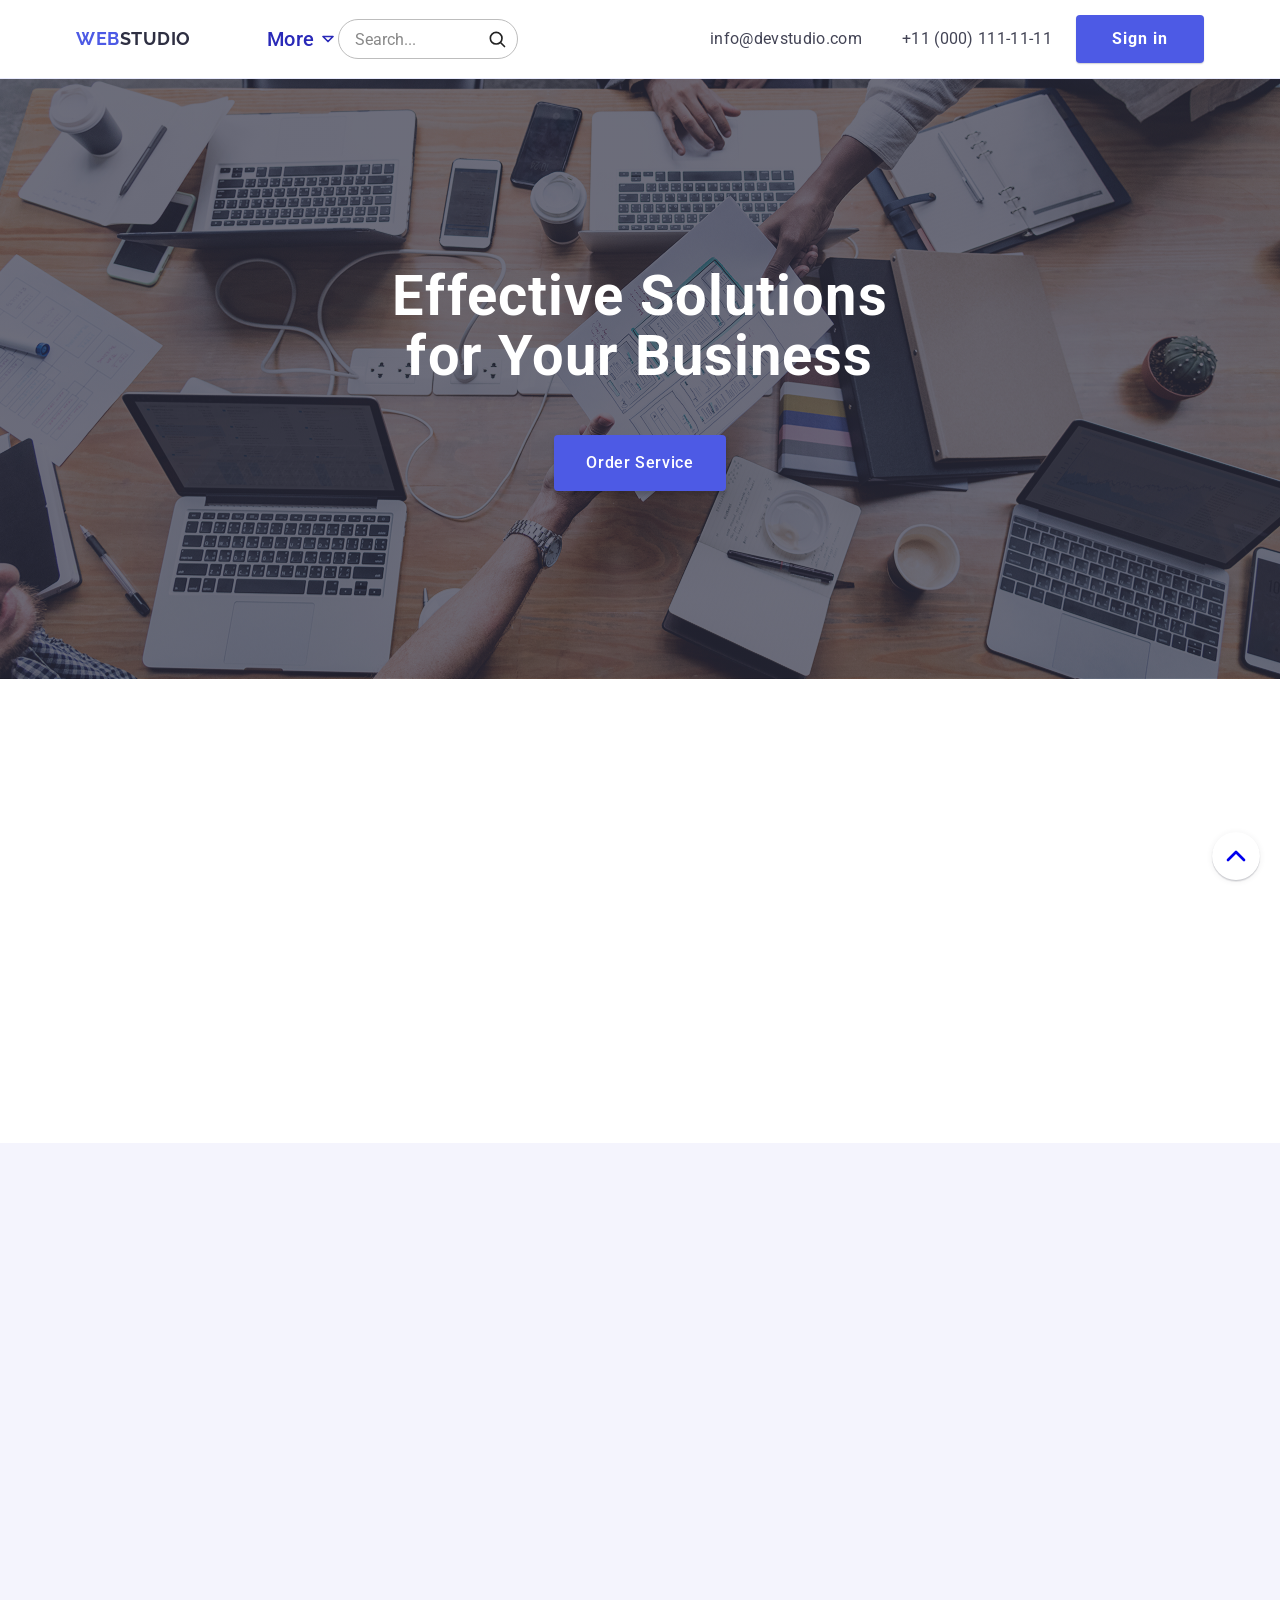
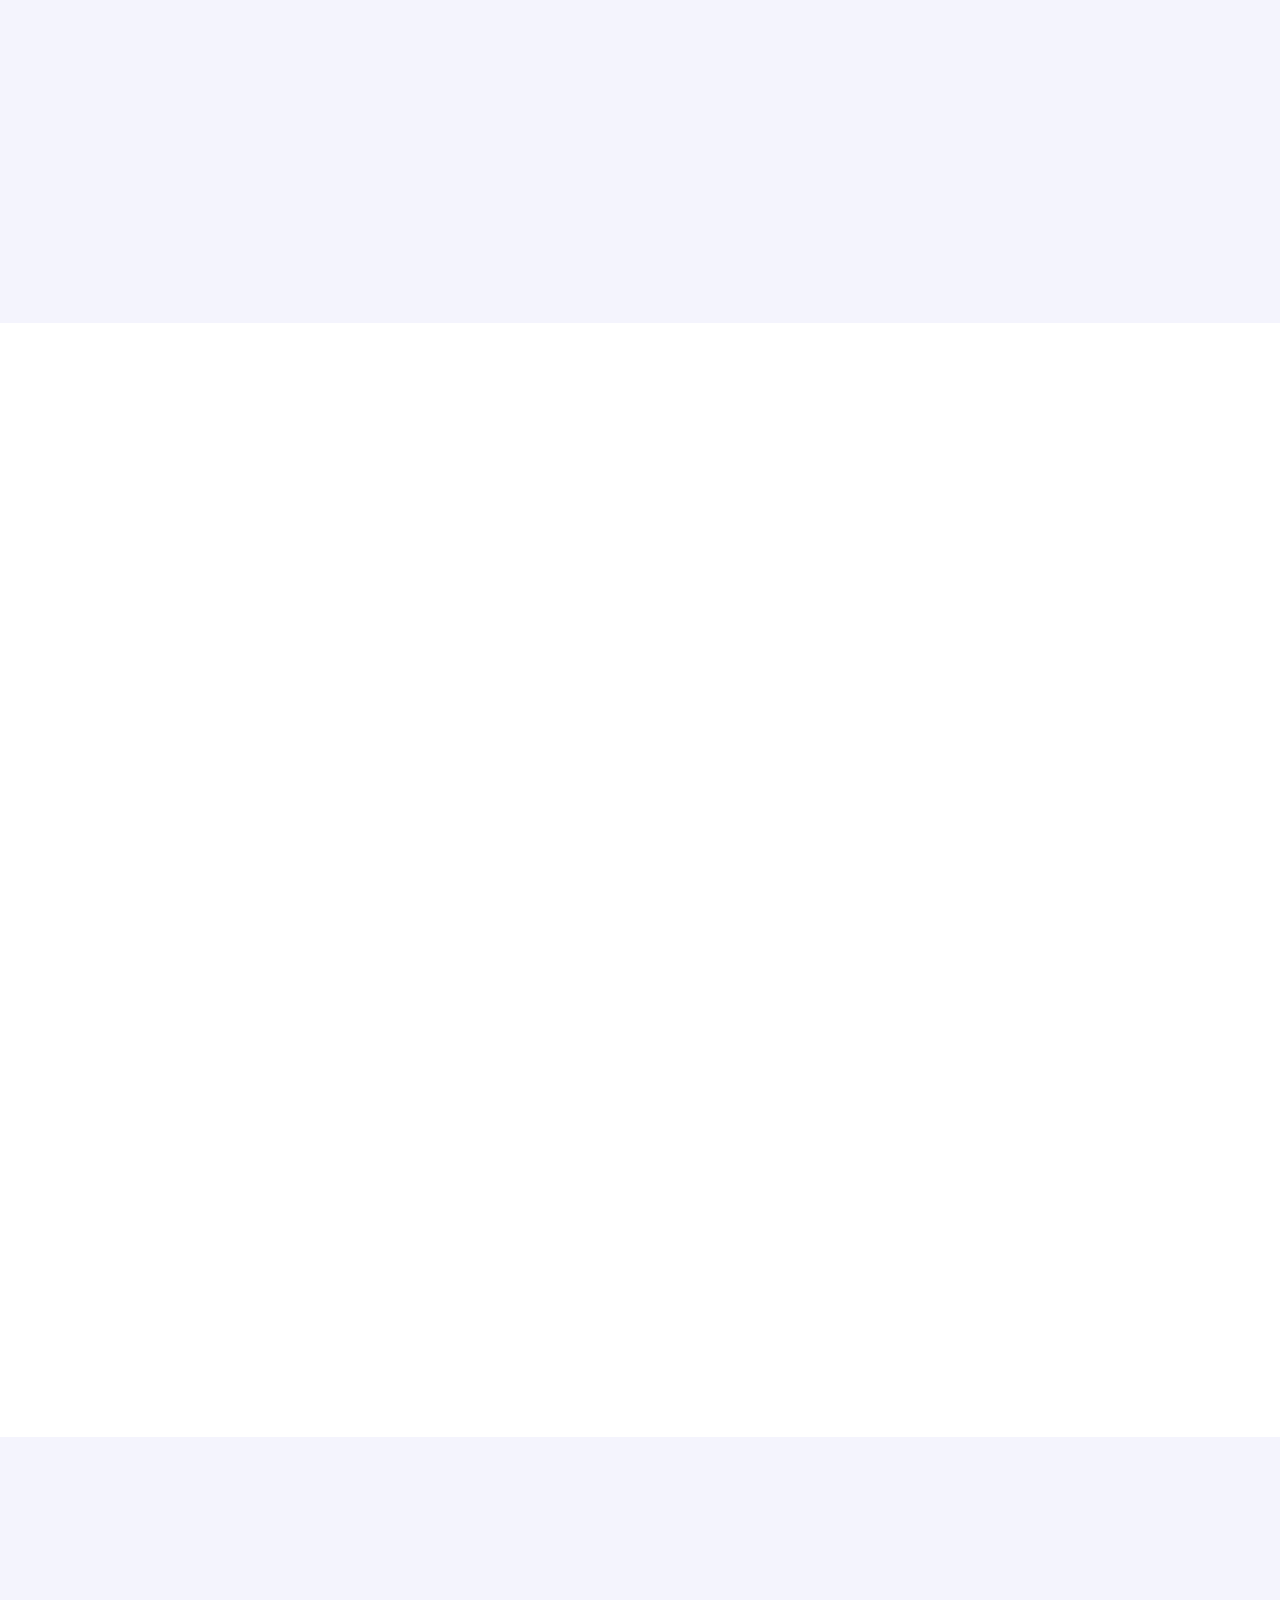
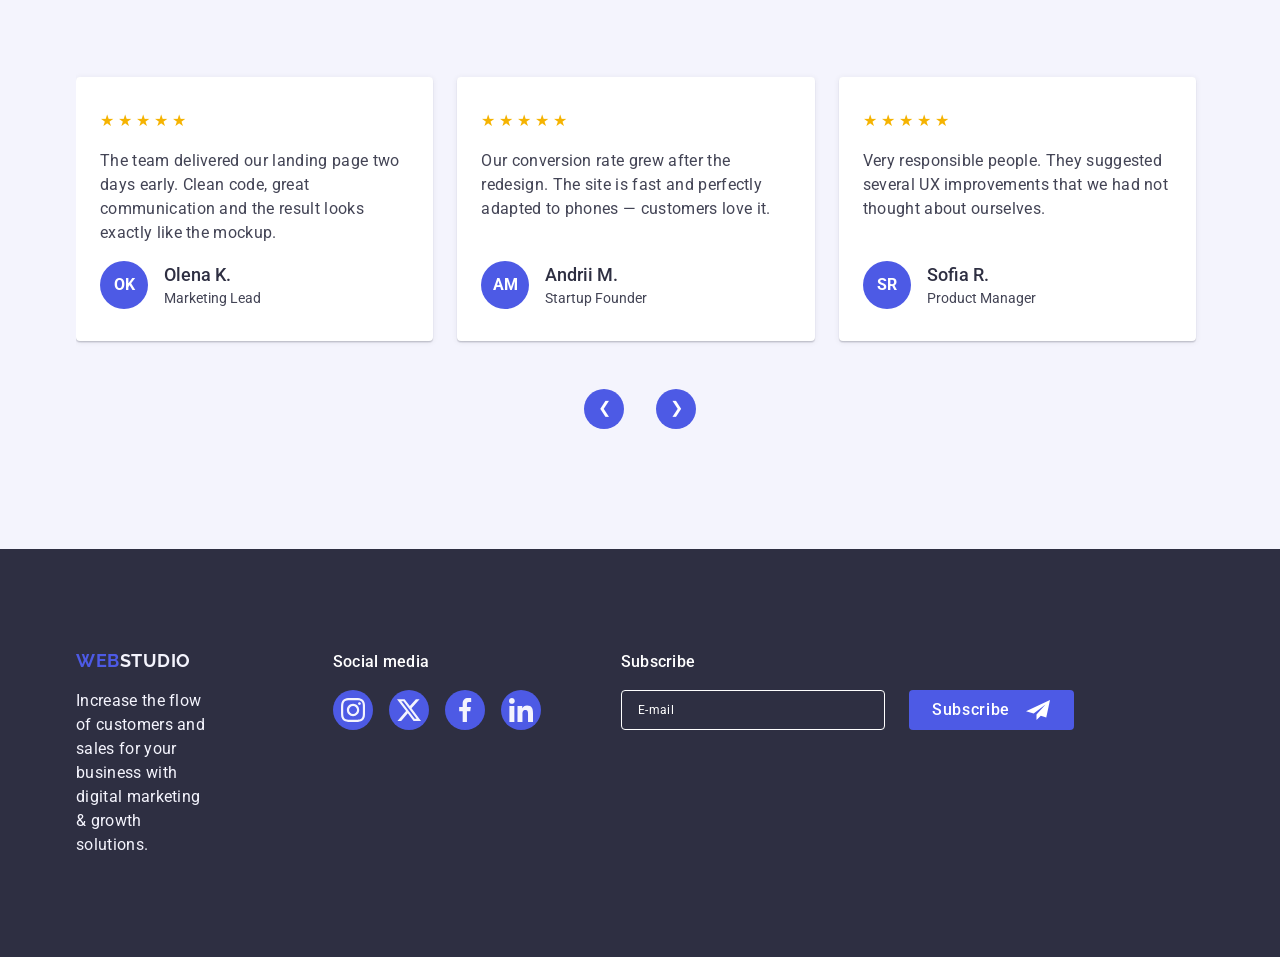
==== index.html @ 4a169dd6 "Add files via upload" ====
<!DOCTYPE html>
<html lang="en">
<head>
    <meta charset="UTF-8">
    <meta name="viewport" content="width=device-width, initial-scale=1.0" >
    <title>WebStudio</title>
    <meta name="description" content="WebStudio — effective digital solutions for your business.">
    <script>document.documentElement.classList.add("js")</script>
     <link rel="preconnect" href="https://fonts.googleapis.com">
     <link rel="preconnect" href="https://fonts.gstatic.com" crossorigin>
     <link rel="stylesheet" href="https://cdnjs.cloudflare.com/ajax/libs/modern-normalize/2.0.0/modern-normalize.min.css">
     <link href="https://fonts.googleapis.com/css2?family=Raleway:wght@700&family=Roboto:wght@400;500;700&display=swap" rel="stylesheet">
     <link rel="stylesheet" href="./css/main.css">
  </head>
<body>



<header id="header" class="page-header">
  <div class="container header-container">
    <a href="./index.html" class="logo"><span class="logo-light">Web</span>Studio</a>
<nav class="header-nav">
  <ul class="nav-list">
    <li class="nav-item has-submenu">

      <input
        type="checkbox"
        id="toggle-submenu"
        class="submenu-checkbox"
      >

      <label for="toggle-submenu" class="nav-link">
        More

        <svg
          xmlns="http://www.w3.org/2000/svg"
          viewBox="0 0 24 24"
          width="20"
          height="20"
          fill="none"
          stroke="currentColor"
          stroke-width="2"
          stroke-linecap="round"
          stroke-linejoin="round"
        >
          <polygon points="6 9 12 15 18 9"></polygon>
        </svg>
      </label>

      <ul class="submenu">
        <li>
          <a href="#features" class="submenu-link">Features</a>
        </li>
        <li>
          <a href="#team" class="submenu-link">Team</a>
        </li>
        <li>
          <a href="#portfolio" class="submenu-link">Portfolio</a>
        </li>
      </ul>

    </li>
  </ul>
</nav>
<form class="search-form">
  <input
    type="search"
    class="search-input"
    placeholder="Search..."
    aria-label="Search"
  >

  <button type="submit" class="search-btn" aria-label="Search">
    <svg
      width="20"
      height="20"
      viewBox="0 0 24 24"
      fill="none"
      stroke="currentColor"
      stroke-width="2"
      stroke-linecap="round"
      stroke-linejoin="round"
    >
      <circle cx="11" cy="11" r="7"></circle>
      <line x1="16.5" y1="16.5" x2="21" y2="21"></line>
    </svg>
  </button>
</form>

    <address class="contacts">
      <ul class="contacts-list">
        <li><a href="mailto:info@devstudio.com" class="contacts-link">info@devstudio.com</a></li>
        <li><a href="tel:+110001111111" class="contacts-link">+11 (000) 111-11-11</a></li>
      </ul>
    </address>
        <a  class="signin-btn" href="#modal">Sign in</a>
        


    

    
    <button type="button" class="menu-btn" id="menu-open" aria-label="Open menu" aria-expanded="false" aria-controls="mobile-menu">
      <svg class="menu-icon" width="24" height="24">
        <use href="./images/icons.svg#icon-Menu-Button"></use>
      </svg>
    </button>
  </div>
</header>




<main>
        <section id="hero" class="hero">
                      <div class="container hero-container">
                <h1 class="hero-title">Effective Solutions for Your Business</h1>
                <!-- <button type="button" class="hero-button">Order Service</button>   -->
                 <a class="hero-button" href="form.html">Order Service</a>
                    </div>
</section>


        <section class="features" id="features">
            <div class="container   features-container">
                <h2 class="sr-only">Our features</h2>
                <ul class="features-list list">
                    <li class="features-item reveal">
                        <div class="features-icon-container">

                              <svg class="features-icon" width="64" height="64">
                                <use href="./images/icons.svg#antena"></use>
                            </svg>
               

                            </div>
                        <h3 class="features-subtitle">Strategy</h3>
                        <p class="features-text">Our goal is to identify the business problem to walk away with the perfect and creative solution.</p>
                    </li>
                    <li class="features-item reveal">
                        <div class="features-icon-container">
                             <svg class="features-icon" width="64" height="64">
                                <use href="./images/icons.svg#clock"></use>
                            </svg> 
                      
                            </div>
                        <h3 class="features-subtitle">Punctuality</h3>
                        <p class="features-text">Bring the key message to the brand's audience for the best price within the shortest possible time.</p>
                    </li>
                    <li class="features-item reveal">
                        <div class="features-icon-container">
                             <svg class="features-icon" width="64" height="64">
                                <use href="./images/icons.svg#diagram"></use>
                            </svg>
                           
                            </div>
                        <h3 class="features-subtitle">Diligence</h3>
                        <p class="features-text">Research and confirm brands with the strongest digital growth opportunities and minimize risk.</p>
                    </li>
                    <li class="features-item reveal">
                        <div class="features-icon-container">
                             <svg class="features-icon" width="64" height="64">
                                <use href="./images/icons.svg#astronaut"></use>
                            </svg> 

                            </div>
                        <h3 class="features-subtitle">Technologies</h3>
                        <p class="features-text">Design practice focused on digital experiences. We bring forth a deep passion for problem-solving.</p>
                    </li>
                </ul>
            </div>
        </section>

        <section id="team" class="section team">
            <div class="container team-container">
                <h2 class="section-title reveal">Our Team</h2>
                <ul class="team-list">
                    <li class="team-item reveal">
                      <picture>
                        <source 
                        media="(min-width: 1168px)"
                        srcset="./images/team-1.jpg 1x, ./images/team-1@2x.jpg 2x"
                        />
                        <source
                        media="(min-width: 768px)"
                        srcset="./images/team-1.jpg 1x, ./images/team-1@2x.jpg 2x"
                        />
                        <source
                        media="(max-width: 767px)"
                        srcset="./images/team-1.jpg 1x, ./images/team-1@2x.jpg 2x"
                        />
                        <img src="./images/team-1.jpg" alt="Mark Guerrero" width="264" class="team-img">
                      </picture>
                        <div class="team-content">
                            <h3 class="team-name">Mark Guerrero</h3>
                            <p class="team-role">Product Designer</p>
                            <ul class="social-list">
                                <li class="social-items">
                                    <a href="" class="social-link-team">
                                         <svg class="social-icon"  width="16" height="16"> 
                                            <use href="./images/icons.svg#instagram"></use>
                                            </svg> 
                                            
                                            </a>
                                            </li>
                                                  <li class="social-items">
                                    <a href="" class="social-link-team">
                                         <svg class="social-icon" width="16" height="16">
                                            <use href="./images/icons.svg#twitter"></use>
                                            </svg> 
                                  
                                            </a>
                                            </li>
                                             <li class="social-items">
                                    <a href="" class="social-link-team">
                                         <svg class="social-icon" width="16" height="16">
                                            <use href="./images/icons.svg#facebook"></use>
                                            </svg> 
                                          
                                            </a>
                                            </li>
                                             <li class="social-items">
                                    <a href="" class="social-link-team">
                                         <svg class="social-icon" width="16" height="16">
                                            <use href="./images/icons.svg#linkedin"></use>
                                            </svg> 
                                            </a>
                                            </li>
                                 </ul>           
                                            
                        </div>
                    </li>
                    <li class="team-item reveal">
                      <picture>
                        <source media="(min-width: 1168px)" srcset="./images/team-2.jpg 1x, ./images/team-2@2x.jpg 2x">
                        <source media="(min-width: 768px)" srcset="./images/team-2.jpg 1x, ./images/team-2@2x.jpg 2x">
                        <source media="(max-width: 767px)" srcset="./images/team-2.jpg 1x, ./images/team-2@2x.jpg 2x">
                        <img src="./images/team-2.jpg" alt="Tom Ford" width="264" class="team-img">
                      </picture>
                      <div class="team-content">
                            <h3 class="team-name">Tom Ford</h3>
                            <p class="team-role">Frontend Developer</p>
                            <ul class="social-list">
                                <li class="social-items">
                                    <a href="" class="social-link-team">
                                         <svg class="social-icon" width="16" height="16">
                                            <use href="./images/icons.svg#instagram"></use>
                                            </svg> 
                                            </a>
                                            </li>
                                                  <li class="social-items">
                                    <a href="" class="social-link-team">
                                         <svg class="social-icon" width="16" height="16">
                                            <use href="./images/icons.svg#twitter"></use>
                                            </svg> 
                                            </a>
                                            </li>
                                             <li class="social-items">
                                    <a href="" class="social-link-team">
                                         <svg class="social-icon" width="16" height="16">
                                            <use href="./images/icons.svg#facebook"></use>
                                            </svg> 
                                            </a>
                                            </li>
                                             <li class="social-items">
                                    <a href="" class="social-link-team">
                                         <svg class="social-icon" width="16" height="16">
                                            <use href="./images/icons.svg#linkedin"></use>
                                            </svg> 
                                  
                                            </a>
                                            </li>
                                 </ul>           
                        </div>
                    </li>
                    <li class="team-item reveal">
                        <picture>
                            <source media="(min-width: 1168px)" srcset="./images/team-3.jpg 1x, ./images/team-3@2x.jpg 2x">
                            <source media="(min-width: 768px)" srcset="./images/team-3.jpg 1x, ./images/team-3@2x.jpg 2x">
                            <source media="(max-width: 767px)" srcset="./images/team-3.jpg 1x, ./images/team-3@2x.jpg 2x">
                            <img src="./images/team-3.jpg" alt="Camila Garcia" width="264" class="team-img">
                        </picture>
                        <div class="team-content">
                            <h3 class="team-name">Camila Garcia</h3>
                            <p class="team-role">Marketing</p>
                            <ul class="social-list">
                                <li class="social-items">
                                    <a href="" class="social-link-team">
                                         <svg class="social-icon" width="16" height="16">
                                            <use href="./images/icons.svg#instagram"></use>
                                            </svg> 
                                          
                                            </a>
                                            </li>
                                            <li class="social-items">
                                    <a href="" class="social-link-team">
                                         <svg class="social-icon" width="16" height="16">
                                            <use href="./images/icons.svg#twitter"></use>
                                            </svg> 
                            
                                            </a>
                                            </li>
                                             <li class="social-items">
                                    <a href="" class="social-link-team">
                                         <svg class="social-icon" width="16" height="16">
                                            <use href="./images/icons.svg#facebook"></use>
                                            </svg> 
                                            </a>
                                            </li>
                                             <li class="social-items">
                                    <a href="" class="social-link-team">
                                         <svg class="social-icon" width="16" height="16">
                                            <use href="./images/icons.svg#linkedin"></use>
                                            </svg> 
           
                                            </a>
                                            </li>
                                 </ul>           
            </div>
                    </li>
                    <li class="team-item reveal">
                        <picture>
                            <source media="(min-width: 1168px)" srcset="./images/team-4.jpg 1x, ./images/team-4@2x.jpg 2x">
                            <source media="(min-width: 768px)" srcset="./images/team-4.jpg 1x, ./images/team-4@2x.jpg 2x">
                            <source media="(max-width: 767px)" srcset="./images/team-4.jpg 1x, ./images/team-4@2x.jpg 2x">
                            <img src="./images/team-4.jpg" alt="Daniel Wilson" width="264" class="team-img">
                        </picture>
                        <div class="team-content">
                            <h3 class="team-name">Daniel Wilson</h3>
                            <p class="team-role">UI Designer</p>
                            <ul class="social-list">
                                <li class="social-items">
                                    <a href="" class="social-link-team">
                                         <svg class="social-icon" width="16" height="16">
                                            <use href="./images/icons.svg#instagram"></use>
                                            </svg> 

                                            
                                        </a>

                                    </li>
                                          <li class="social-items">
                                    <a href="" class="social-link-team">
                                        <svg class="social-icon" width="16" height="16">
                                            <use href="./images/icons.svg#twitter"></use>
                                            </svg>
                         
                                            </a>
                                            </li>
                                             <li class="social-items">
                                    <a href="" class="social-link-team">
                                        <svg class="social-icon" width="16" height="16">
                                            <use href="./images/icons.svg#facebook"></use>
                                            </svg>

                                            </a>
                                            </li>
                                             <li class="social-items">
                                    <a href="" class="social-link-team">
                                        <svg class="social-icon" width="16" height="16">
                                            <use href="./images/icons.svg#linkedin"></use>
                                            </svg>
                                            
                                            </a>
                                            </li>
                                 </ul>           
                        </div>
                    </li>
                </ul>
            </div>
        </section>

        <section id="portfolio" class="portfolio">
            <div class="container">
                <h2 class="section-title reveal">Our Portfolio</h2>
                <ul class="portfolio-list">
                    <li class="portfolio-item reveal">
                        <div class="portfolio-thumb">
                          <picture>
                            <source media="(min-width: 1168px)" srcset="./images/portfolio-1.jpg 1x, ./images/portfolio-1@2x.jpg 2x"/>
                          <source media="(min-width: 768px)" srcset="./images/portfolio-1.jpg 1x, ./images/portfolio-1@2x.jpg 2x"/>
                          <source media="(max-width: 767px)" srcset="./images/portfolio-1.jpg 1x, ./images/portfolio-1@2x.jpg 2x"/>
                        <img src="./images/portfolio-1.jpg" 
                        alt="Banking App" 
                        width="360">
                          </picture>
                         <p class="portfolio-overlay">14 Stylish and User-Friendly App Design Concepts · Task Manager App · Calorie Tracker App · Exotic Fruit Ecommerce App · Cloud Storage App</p> 
                        </div>
                        <div class="portfolio-content">
                            <h3 class="portfolio-subtitle">Banking App</h3>
                            <p class="portfolio-type">App</p>
                            </div></li>
             <li class="portfolio-item reveal">
           <div class="portfolio-thumb">
            <picture>
                <source media="(min-width: 1168px)" srcset="./images/portfolio-2.jpg 1x, ./images/portfolio-2@2x.jpg 2x"/>
                <source media="(min-width: 768px)" srcset="./images/portfolio-2.jpg 1x, ./images/portfolio-2@2x.jpg 2x"/>
                <source media="(max-width: 767px)" srcset="./images/portfolio-2.jpg 1x, ./images/portfolio-2@2x.jpg 2x"/>
                <img src="./images/portfolio-2.jpg" alt="Cashless Payment" width="360">
            </picture>
            <p class="portfolio-overlay">14 Stylish and User-Friendly App Design Concepts · Task Manager App · Calorie Tracker App · Exotic Fruit Ecommerce App · Cloud Storage App</p>
        </div>
        <div class="portfolio-content">
          <h3 class="portfolio-subtitle">Cashless Payment</h3>
            <p class="portfolio-type">Marketing</p>
        </div>

            </li>
             <li class="portfolio-item reveal">
                  <div class="portfolio-thumb">
                <picture>
                    <source media="(min-width: 1168px)" srcset="./images/portfolio-3.jpg 1x, ./images/portfolio-3@2x.jpg 2x"/>
                    <source media="(min-width: 768px)" srcset="./images/portfolio-3.jpg 1x, ./images/portfolio-3@2x.jpg 2x"/>
                    <source media="(max-width: 767px)" srcset="./images/portfolio-3.jpg 1x, ./images/portfolio-3@2x.jpg 2x"/>
                    <img src="./images/portfolio-3.jpg" alt="Meditation App" width="360">
                </picture>  
                <p class="portfolio-overlay">14 Stylish and User-Friendly App Design Concepts · Task Manager App · Calorie Tracker App · Exotic Fruit Ecommerce App · Cloud Storage App</p> 
            </div>
             <div class="portfolio-content">
          <h3 class="portfolio-subtitle">Meditation App</h3>
            <p class="portfolio-type">App</p>
        
        </div>
    </li>
             <li class="portfolio-item reveal">
                <div class="portfolio-thumb">
                <picture>
                    <source media="(min-width: 1168px)" srcset="./images/portfolio-4.jpg 1x, ./images/portfolio-4@2x.jpg 2x"/>
                    <source media="(min-width: 768px)" srcset="./images/portfolio-4.jpg 1x, ./images/portfolio-4@2x.jpg 2x"/>
                    <source media="(max-width: 767px)" srcset="./images/portfolio-4.jpg 1x, ./images/portfolio-4@2x.jpg 2x"/>
                    <img src="./images/portfolio-4.jpg" alt="Taxi Service" width="360">
                </picture>
             <p class="portfolio-overlay">14 Stylish and User-Friendly App Design Concepts · Task Manager App · Calorie Tracker App · Exotic Fruit Ecommerce App · Cloud Storage App</p>
             </div>
             <div class="portfolio-content">
          <h3 class="portfolio-subtitle">Taxi Service</h3>
            <p class="portfolio-type">Marketing</p>
        </div></li>
               <li class="portfolio-item reveal">
                <div class="portfolio-thumb">
                <picture>
                    <source media="(min-width: 1168px)" srcset="./images/portfolio-5.jpg 1x, ./images/portfolio-5@2x.jpg 2x"/>
                    <source media="(min-width: 768px)" srcset="./images/portfolio-5.jpg 1x, ./images/portfolio-5@2x.jpg 2x"/>
                    <source media="(max-width: 767px)" srcset="./images/portfolio-5.jpg 1x, ./images/portfolio-5@2x.jpg 2x"/>
                    <img src="./images/portfolio-5.jpg" alt="Screen illustration" width="360">
                </picture>
              <p class="portfolio-overlay">14 Stylish and User-Friendly App Design Concepts · Task Manager App · Calorie Tracker App · Exotic Fruit Ecommerce App · Cloud Storage App</p>
             </div>
             <div class="portfolio-content">
          <h3 class="portfolio-subtitle">Screen Illustrations</h3>
            <p class="portfolio-type">Design</p></div></li>
               <li class="portfolio-item reveal">
                <div class="portfolio-thumb">
                <picture>
                    <source media="(min-width: 1168px)" srcset="./images/portfolio-6.jpg 1x, ./images/portfolio-6@2x.jpg 2x"/>
                    <source media="(min-width: 768px)" srcset="./images/portfolio-6.jpg 1x, ./images/portfolio-6@2x.jpg 2x"/>
                    <source media="(max-width: 767px)" srcset="./images/portfolio-6.jpg 1x, ./images/portfolio-6@2x.jpg 2x"/>
                    <img src="./images/portfolio-6.jpg" alt="Online Courses" width="360">
                </picture>
              <p class="portfolio-overlay">14 Stylish and User-Friendly App Design Concepts · Task Manager App · Calorie Tracker App · Exotic Fruit Ecommerce App · Cloud Storage App</p>
             </div>
             <div class="portfolio-content">
          <h3 class="portfolio-subtitle">Online Courses</h3>
            <p class="portfolio-type">Marketing</p>
            </div>
            </li>
        </ul>
                            
    </div>
        </section>
            <section id="reviews" class="section reviews">
            <div class="container">
                <h2 class="section-title reveal">What Our Clients Say</h2>
                <div class="carousel" role="region" aria-roledescription="carousel" aria-label="Client reviews">
                    <ul class="carousel-track" id="carousel-track">
          <li class="carousel-slide">
            <article class="review-card">
              <p class="review-stars" aria-label="5 out of 5 stars">★★★★★</p>
              <p class="review-text">The team delivered our landing page two days early. Clean code, great communication and the result looks exactly like the mockup.</p>
              <div class="review-author"><span class="review-avatar" aria-hidden="true">OK</span>
                <div><p class="review-name">Olena K.</p><p class="review-role">Marketing Lead</p></div></div>
            </article>
          </li>
          <li class="carousel-slide">
            <article class="review-card">
              <p class="review-stars" aria-label="5 out of 5 stars">★★★★★</p>
              <p class="review-text">Our conversion rate grew after the redesign. The site is fast and perfectly adapted to phones — customers love it.</p>
              <div class="review-author"><span class="review-avatar" aria-hidden="true">AM</span>
                <div><p class="review-name">Andrii M.</p><p class="review-role">Startup Founder</p></div></div>
            </article>
          </li>
          <li class="carousel-slide">
            <article class="review-card">
              <p class="review-stars" aria-label="5 out of 5 stars">★★★★★</p>
              <p class="review-text">Very responsible people. They suggested several UX improvements that we had not thought about ourselves.</p>
              <div class="review-author"><span class="review-avatar" aria-hidden="true">SR</span>
                <div><p class="review-name">Sofia R.</p><p class="review-role">Product Manager</p></div></div>
            </article>
          </li>
          <li class="carousel-slide">
            <article class="review-card">
              <p class="review-stars" aria-label="5 out of 5 stars">★★★★★</p>
              <p class="review-text">Professional, punctual and creative. We have already ordered a second project and will keep working together.</p>
              <div class="review-author"><span class="review-avatar" aria-hidden="true">DW</span>
                <div><p class="review-name">Daniel W.</p><p class="review-role">CEO, Brightly</p></div></div>
            </article>
          </li>
                    </ul>
                    <div class="carousel-controls">
                        <button type="button" class="carousel-btn" id="carousel-prev" aria-label="Previous review">&#10094;</button>
                        <div class="carousel-dots" id="carousel-dots"></div>
                        <button type="button" class="carousel-btn" id="carousel-next" aria-label="Next review">&#10095;</button>
                    </div>
                </div>
            </div>
        </section>
    </main>

   <footer id="footer" class="footer">
    <div class="container footer-container">
        <div class="footer-info">
        <a href="./index.html" class="logo-footer">
            <span class="logo-blue">Web</span><span class="logo-white">Studio</span>
        </a>
        <p class="footer-text">
            Increase the flow of customers and sales for your business with digital marketing & growth solutions.
        </p>
    </div>
    <div class="footer-social">
      <p class="social-title">Social media</p>
      <ul class="social-list footer-social-list">
        <li class="social-item">
          <a href="" class="social-link-footer">
             <svg class="social-icon" width="24" height="24">
              <use href="./images/icons.svg#instagram"></use>
            </svg> 
           
          </a>
        </li>
        <li class="social-item">
          <a href="" class="social-link-footer">
             <svg class="social-icon" width="24" height="24">
              <use href="./images/icons.svg#twitter"></use>
            </svg>

          </a>
        </li>
        <li class="social-item">
          <a href="" class="social-link-footer">
             <svg class="social-icon" width="24" height="24">
              <use href="./images/icons.svg#facebook"></use>
            </svg> 

          </a>
        </li>
        <li class="social-item">
          <a href="" class="social-link-footer">
             <svg class="social-icon" width="24" height="24">
              <use href="./images/icons.svg#linkedin"></use>
            </svg> 
       
          </a>
        </li>
      </ul>
    </div>
      <div class="footer-subscribe">

        <p class="subscribe-title">Subscribe</p>

        <form class="subscribe-form">
          
        <input
          type="email" aria-label="Email" required
          name="email"
          class="email-input"
          placeholder="E-mail">

          <!-- <label class="email-label">
            <input type="email" placeholder="E-mail" class="email-input">
          </label> -->
          
                <button type="submit" class="subscribe-button">
                     Subscribe
                     <svg class="icon" width="24" height="24">
              <use href="./images/icons.svg#icon-send"></use>
            </svg>
          </button>
        </form>
  
  </div>
  </div> 
  <a href="#header" class="back-to-top">
    <svg class="back-to-top-icon" width="32" height="32" aria-hidden="true">
     <use href="./images/icons.svg#arrow-up"></use>
    </svg>
  </a>

  
</footer>
<div  id="mobile-menu" class="mobile-menu">
  <div class="mobile-menu-container">
     <button type="button" class="menu-close" aria-label="Close menu">
      <svg class="menu-close-icon" width="8" height="8">
        <use href="./images/icons.svg#icon-close"></use>
      </svg>
    </button>
    <nav class="mobile-nav-wrapper">
     <ul class="mobile-nav">
        <li><a href="#features" class="mobile-nav-link-current">Features</a></li>
        <li><a href="#team" class="mobile-nav-link">Team</a></li>
        <li><a href="#portfolio" class="mobile-nav-link">Portfolio</a></li>
      </ul>
    </nav>
    <div class="mobile-bottom-wrapper">
    <address class="mobile-contacts">
      <ul class="mobile-contacts-list">
        <li><a href="tel:+110001111111" class="mobile-phone">+11 (000) 111-11-11</a></li>
        <li><a href="mailto:info@devstudio.com" class="mobile-mail">info@devstudio.com</a></li>
        
      </ul>
    </address>
    </div>
       <ul class="mobile-social">
      <li class="mobile-social-element">      <a href="" class="mobile-social-item">
                                         <svg class="social-icon"  width="24" height="24"> 
                                            <use href="./images/icons.svg#instagram"></use>
                                            </svg> 
                                            
                                            </a></li>
      <li class="mobile-social-element">                                    <a href="" class="mobile-social-item">
                                         <svg class="social-icon" width="24" height="24">
                                            <use href="./images/icons.svg#twitter"></use>
                                            </svg> 
                                  
                                            </a></li>
      <li class="mobile-social-element">                                    <a href="" class="mobile-social-item">
                                         <svg class="social-icon" width="24" height="24">
                                            <use href="./images/icons.svg#facebook"></use>
                                            </svg> 
                                  
                                            </a></li>
      <li class="mobile-social-element">                                    <a href="" class="mobile-social-item">
                                         <svg class="social-icon" width="24" height="24">
                                          <use href="./images/icons.svg#linkedin"></use>
                                            </svg> 
                                  
                                            </a>
                                          </li>
                                            </ul>
  </div>
  </div>

<div class="backdrop" id="modal">
  <a href="#" class="backdrop-close" aria-label="Close"></a>
  <div class="modal" role="dialog" aria-modal="true" aria-labelledby="modal-title">
    <a href="#" class="modal-close-btn" aria-label="Close"><svg class="modal-close-icon" width="8" height="8" aria-hidden="true"><use href="./images/icons.svg#icon-close"></use></svg></a>
    <h2 class="modal-title" id="modal-title">Sign in</h2>
    <form action="#" method="post" class="auth-form">
      <div class="form-field">
        <label for="login-email" class="field-label">Email Address</label>
        <div class="input-wrapper" data-error="Enter a valid email">
          <input type="email" id="login-email" name="email" class="form-input" placeholder="client@email.com" pattern="[^@\s]+@[^@\s]+\.[A-Za-z]{2,}" autocomplete="email" required>
        </div>
      </div>
      <div class="form-field">
        <label for="login-pass" class="field-label">Password</label>
        <div class="input-wrapper" data-error="At least 8 characters">
          <input type="password" id="login-pass" name="password" class="form-input" placeholder="Your password" minlength="8" autocomplete="current-password" required>
        </div>
      </div>
      <div class="checkbox-wrapper">
        <input type="checkbox" id="remember" class="visually-hidden">
        <label for="remember" class="checkbox-label">
          <span class="custom-checkbox"><svg class="checkbox-icon" width="12" height="10" viewBox="0 0 12 10" aria-hidden="true"><path d="M1 5L4.5 8.5L11 1.5" stroke="white" stroke-width="2" fill="none"/></svg></span>
          Remember me
        </label>
      </div>
      <div class="form-actions">
        <button type="submit" class="btn-submit">Sign in</button>
        <a href="./form.html" class="btn-reset">Register</a>
      </div>
    </form>
  </div>
</div>
<script defer src="./js/main.js"></script>
</body>
</html>
---- css/main.css ----
@import url('./common.css');
@import url('./header.css');
@import url('./hero.css');
@import url('./features.css');
@import url('./team.css');
@import url('./portfolio.css');
@import url('./footer.css');
@import url('./modal.css');
@import url('./mobile-menu.css');
@import url('./variables.css');
@import url('./form.css');
@import url('./buttom_up.css');
@import url('./signin-btn.css');
@import url('./reviews.css');
@import url('./animations.css');
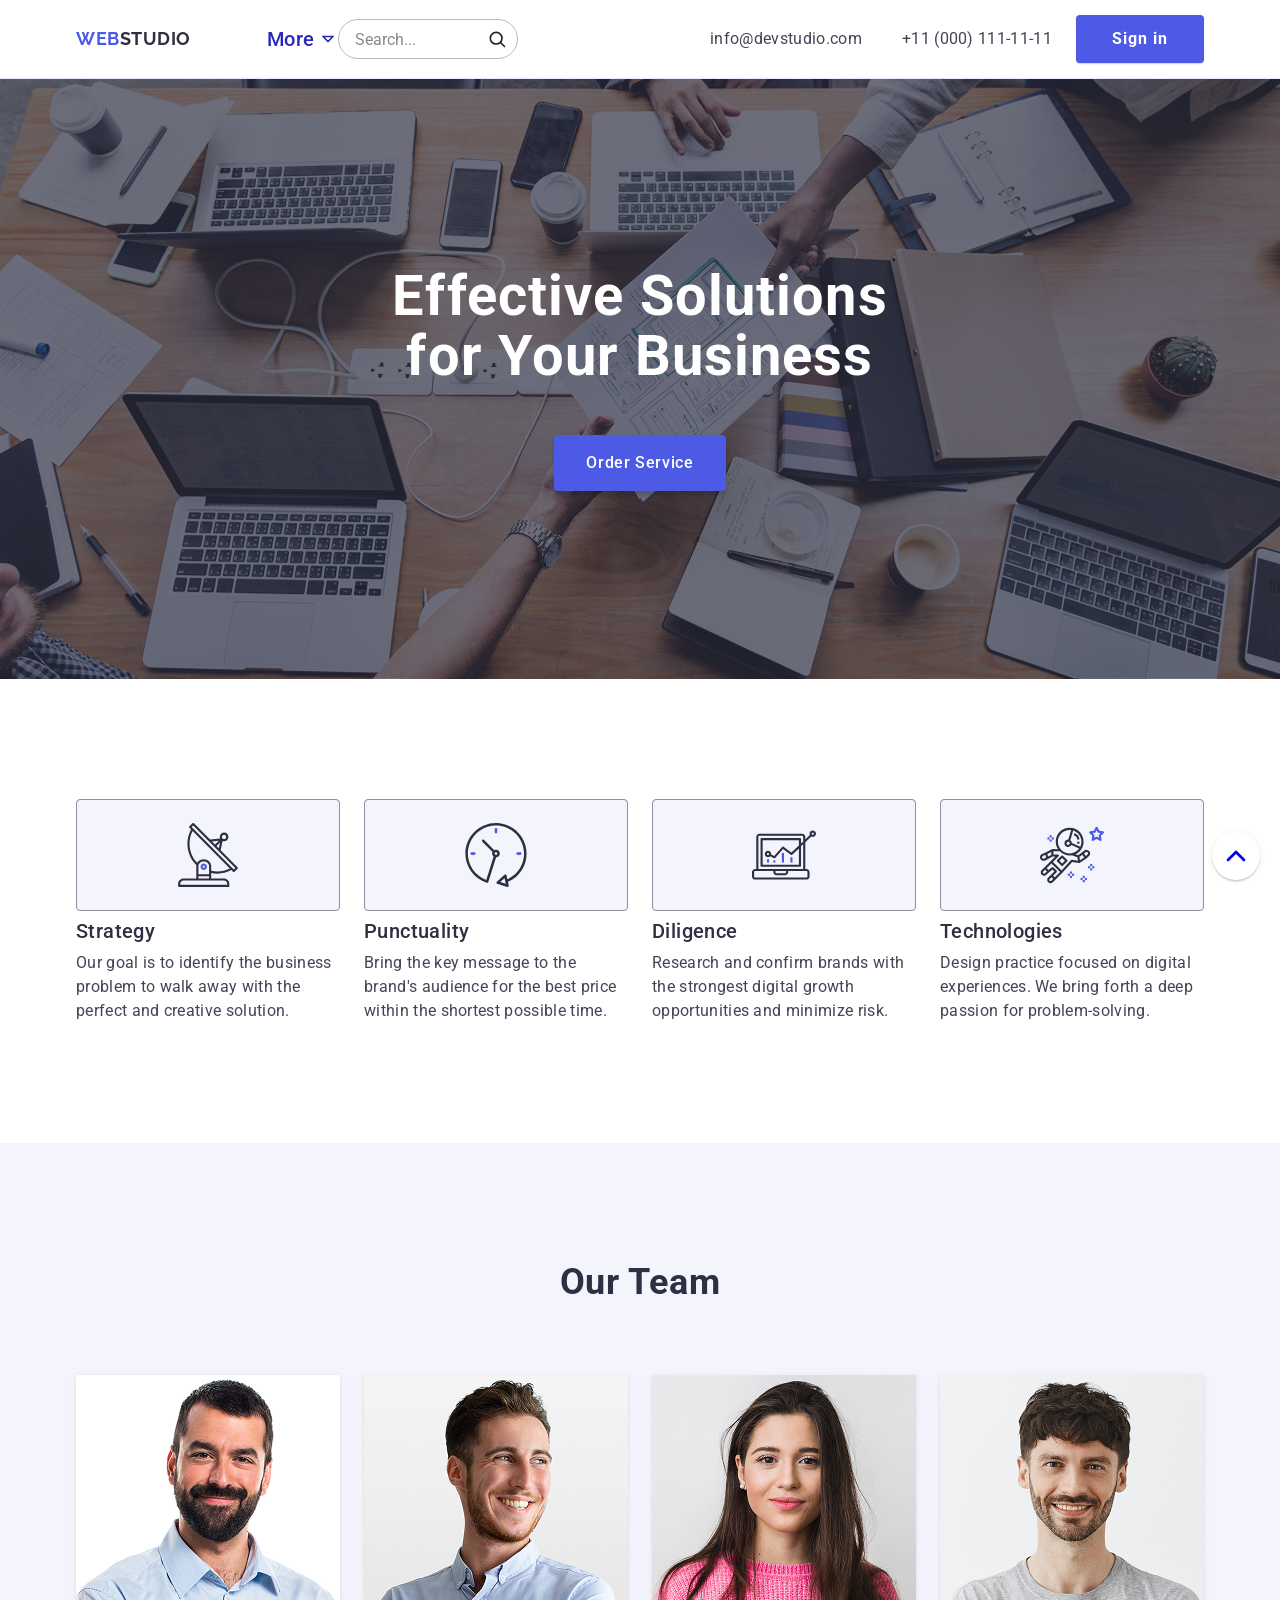
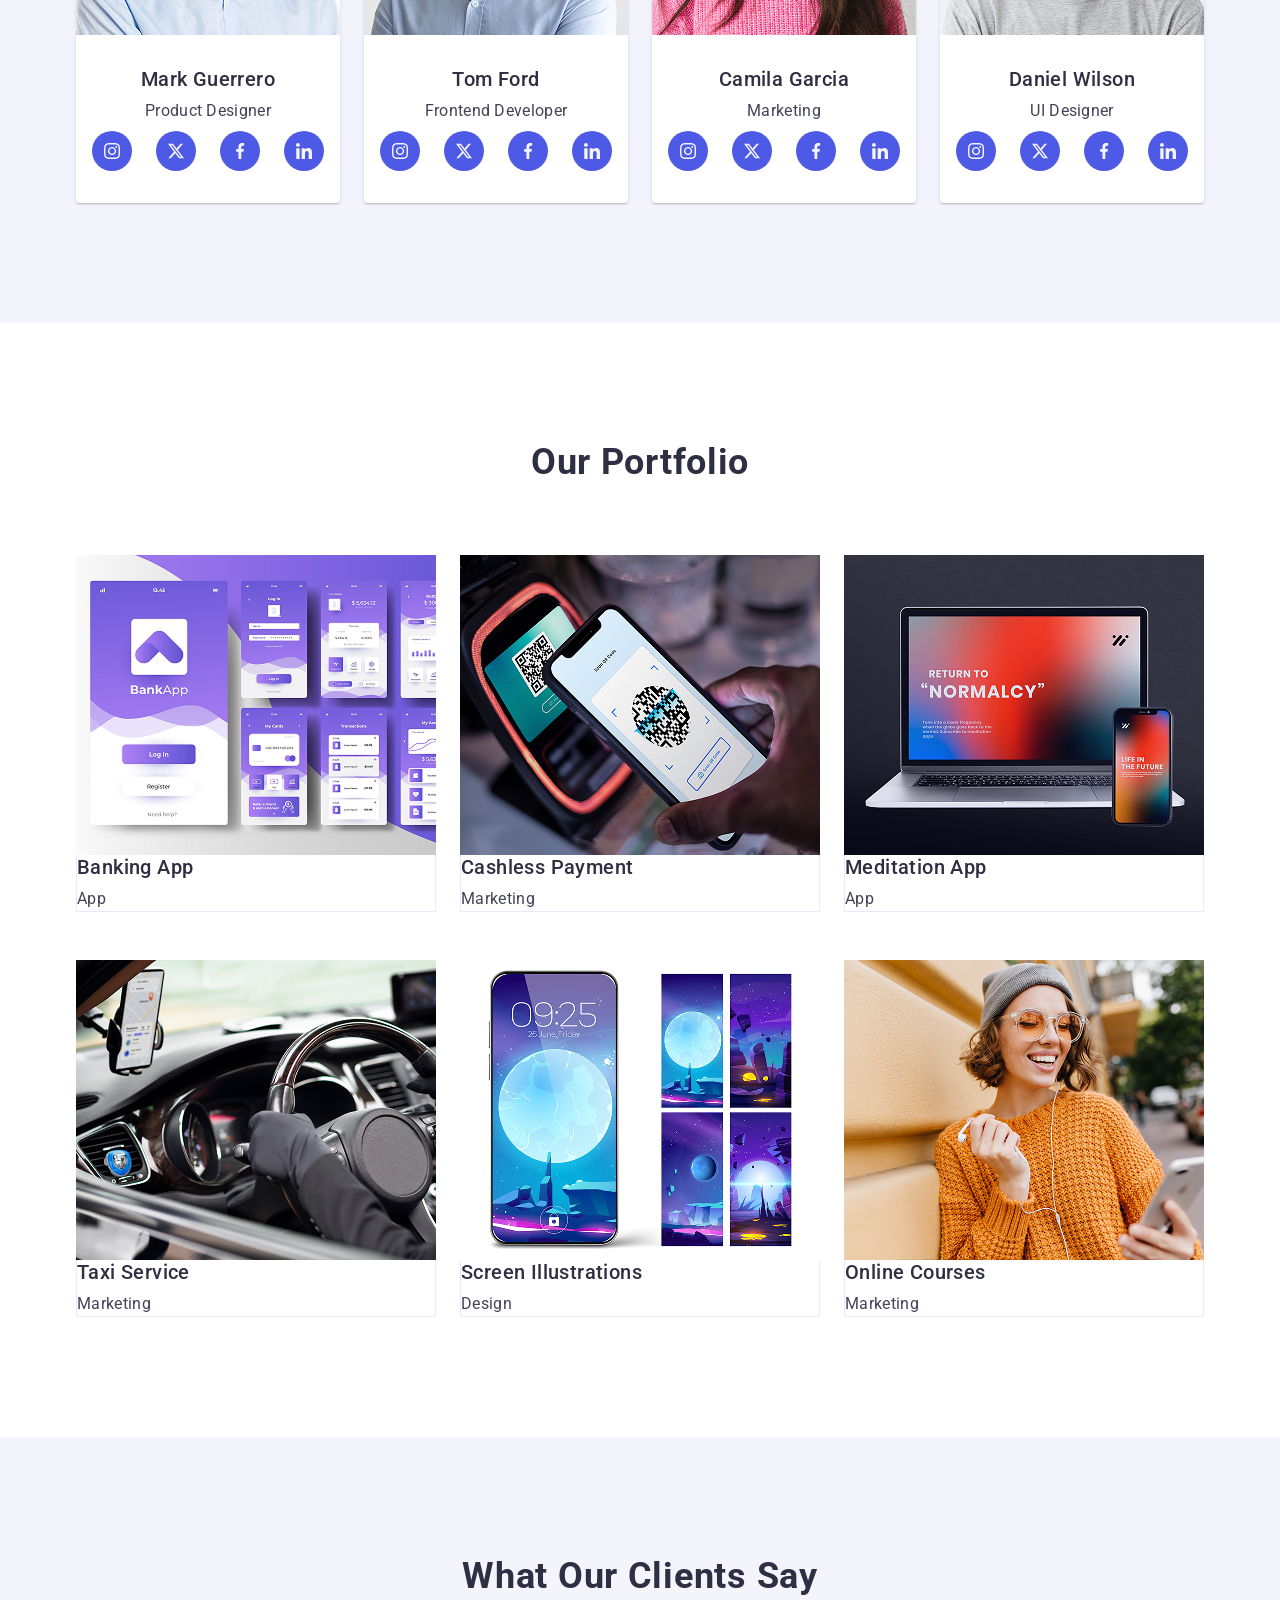
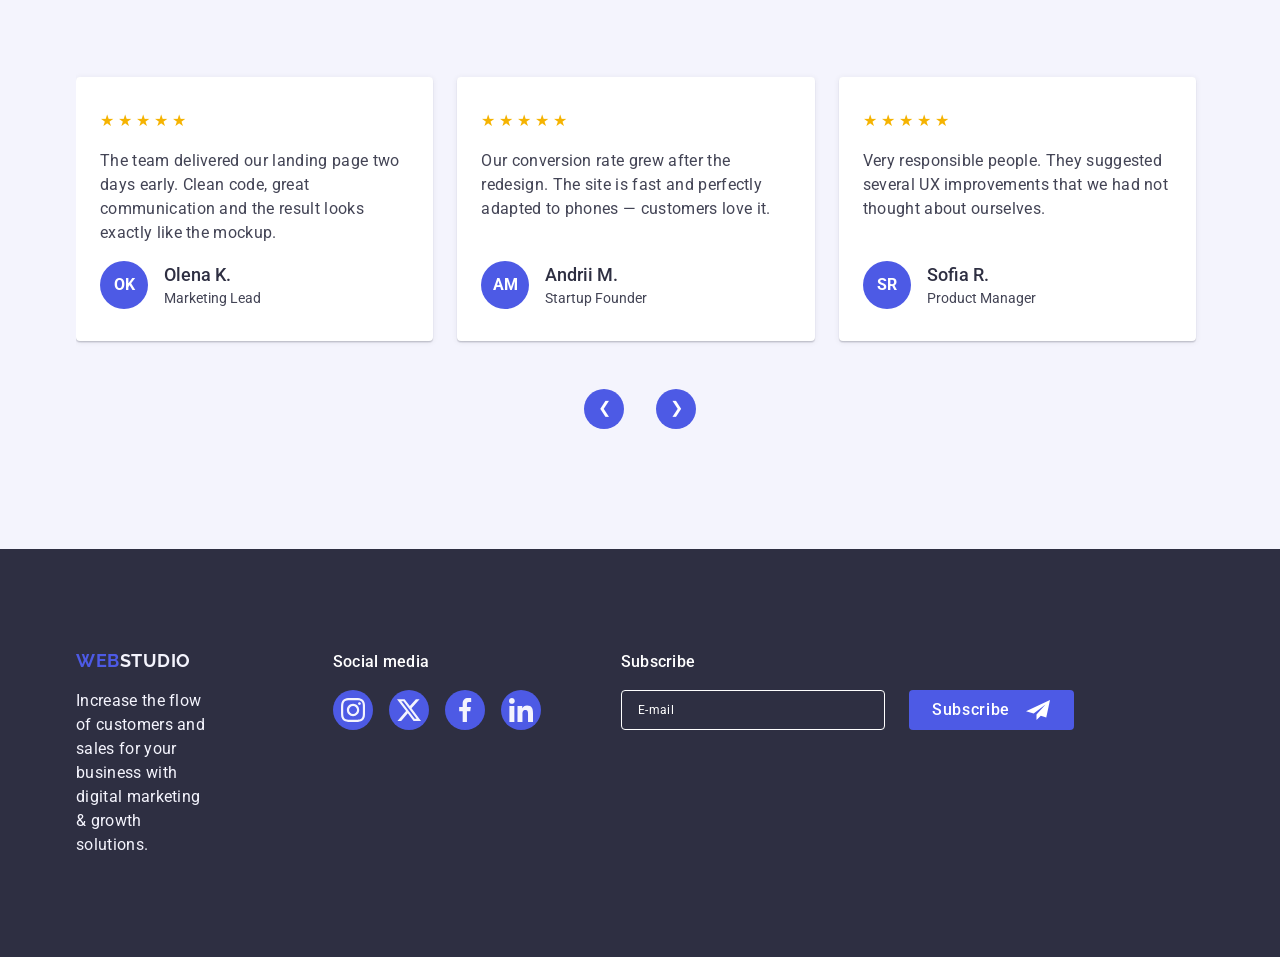
==== commit 9d8f2f99: "Add files via upload" ====
--- a/index.html
+++ b/index.html
@@ -1,687 +1,685 @@
-<!DOCTYPE html>
-<html lang="en">
-<head>
-    <meta charset="UTF-8">
-    <meta name="viewport" content="width=device-width, initial-scale=1.0" >
-    <title>WebStudio</title>
-    <meta name="description" content="WebStudio — effective digital solutions for your business.">
-    <script>document.documentElement.classList.add("js")</script>
-     <link rel="preconnect" href="https://fonts.googleapis.com">
-     <link rel="preconnect" href="https://fonts.gstatic.com" crossorigin>
-     <link rel="stylesheet" href="https://cdnjs.cloudflare.com/ajax/libs/modern-normalize/2.0.0/modern-normalize.min.css">
-     <link href="https://fonts.googleapis.com/css2?family=Raleway:wght@700&family=Roboto:wght@400;500;700&display=swap" rel="stylesheet">
-     <link rel="stylesheet" href="./css/main.css">
-  </head>
-<body>
-
-
-
-<header id="header" class="page-header">
-  <div class="container header-container">
-    <a href="./index.html" class="logo"><span class="logo-light">Web</span>Studio</a>
-<nav class="header-nav">
-  <ul class="nav-list">
-    <li class="nav-item has-submenu">
-
-      <input
-        type="checkbox"
-        id="toggle-submenu"
-        class="submenu-checkbox"
-      >
-
-      <label for="toggle-submenu" class="nav-link">
-        More
-
-        <svg
-          xmlns="http://www.w3.org/2000/svg"
-          viewBox="0 0 24 24"
-          width="20"
-          height="20"
-          fill="none"
-          stroke="currentColor"
-          stroke-width="2"
-          stroke-linecap="round"
-          stroke-linejoin="round"
-        >
-          <polygon points="6 9 12 15 18 9"></polygon>
-        </svg>
-      </label>
-
-      <ul class="submenu">
-        <li>
-          <a href="#features" class="submenu-link">Features</a>
-        </li>
-        <li>
-          <a href="#team" class="submenu-link">Team</a>
-        </li>
-        <li>
-          <a href="#portfolio" class="submenu-link">Portfolio</a>
-        </li>
-      </ul>
-
-    </li>
-  </ul>
-</nav>
-<form class="search-form">
-  <input
-    type="search"
-    class="search-input"
-    placeholder="Search..."
-    aria-label="Search"
-  >
-
-  <button type="submit" class="search-btn" aria-label="Search">
-    <svg
-      width="20"
-      height="20"
-      viewBox="0 0 24 24"
-      fill="none"
-      stroke="currentColor"
-      stroke-width="2"
-      stroke-linecap="round"
-      stroke-linejoin="round"
-    >
-      <circle cx="11" cy="11" r="7"></circle>
-      <line x1="16.5" y1="16.5" x2="21" y2="21"></line>
-    </svg>
-  </button>
-</form>
-
-    <address class="contacts">
-      <ul class="contacts-list">
-        <li><a href="mailto:info@devstudio.com" class="contacts-link">info@devstudio.com</a></li>
-        <li><a href="tel:+110001111111" class="contacts-link">+11 (000) 111-11-11</a></li>
-      </ul>
-    </address>
-        <a  class="signin-btn" href="#modal">Sign in</a>
-        
-
-
-    
-
-    
-    <button type="button" class="menu-btn" id="menu-open" aria-label="Open menu" aria-expanded="false" aria-controls="mobile-menu">
-      <svg class="menu-icon" width="24" height="24">
-        <use href="./images/icons.svg#icon-Menu-Button"></use>
-      </svg>
-    </button>
-  </div>
-</header>
-
-
-
-
-<main>
-        <section id="hero" class="hero">
-                      <div class="container hero-container">
-                <h1 class="hero-title">Effective Solutions for Your Business</h1>
-                <!-- <button type="button" class="hero-button">Order Service</button>   -->
-                 <a class="hero-button" href="form.html">Order Service</a>
-                    </div>
-</section>
-
-
-        <section class="features" id="features">
-            <div class="container   features-container">
-                <h2 class="sr-only">Our features</h2>
-                <ul class="features-list list">
-                    <li class="features-item reveal">
-                        <div class="features-icon-container">
-
-                              <svg class="features-icon" width="64" height="64">
-                                <use href="./images/icons.svg#antena"></use>
-                            </svg>
-               
-
-                            </div>
-                        <h3 class="features-subtitle">Strategy</h3>
-                        <p class="features-text">Our goal is to identify the business problem to walk away with the perfect and creative solution.</p>
-                    </li>
-                    <li class="features-item reveal">
-                        <div class="features-icon-container">
-                             <svg class="features-icon" width="64" height="64">
-                                <use href="./images/icons.svg#clock"></use>
-                            </svg> 
-                      
-                            </div>
-                        <h3 class="features-subtitle">Punctuality</h3>
-                        <p class="features-text">Bring the key message to the brand's audience for the best price within the shortest possible time.</p>
-                    </li>
-                    <li class="features-item reveal">
-                        <div class="features-icon-container">
-                             <svg class="features-icon" width="64" height="64">
-                                <use href="./images/icons.svg#diagram"></use>
-                            </svg>
-                           
-                            </div>
-                        <h3 class="features-subtitle">Diligence</h3>
-                        <p class="features-text">Research and confirm brands with the strongest digital growth opportunities and minimize risk.</p>
-                    </li>
-                    <li class="features-item reveal">
-                        <div class="features-icon-container">
-                             <svg class="features-icon" width="64" height="64">
-                                <use href="./images/icons.svg#astronaut"></use>
-                            </svg> 
-
-                            </div>
-                        <h3 class="features-subtitle">Technologies</h3>
-                        <p class="features-text">Design practice focused on digital experiences. We bring forth a deep passion for problem-solving.</p>
-                    </li>
-                </ul>
-            </div>
-        </section>
-
-        <section id="team" class="section team">
-            <div class="container team-container">
-                <h2 class="section-title reveal">Our Team</h2>
-                <ul class="team-list">
-                    <li class="team-item reveal">
-                      <picture>
-                        <source 
-                        media="(min-width: 1168px)"
-                        srcset="./images/team-1.jpg 1x, ./images/team-1@2x.jpg 2x"
-                        />
-                        <source
-                        media="(min-width: 768px)"
-                        srcset="./images/team-1.jpg 1x, ./images/team-1@2x.jpg 2x"
-                        />
-                        <source
-                        media="(max-width: 767px)"
-                        srcset="./images/team-1.jpg 1x, ./images/team-1@2x.jpg 2x"
-                        />
-                        <img src="./images/team-1.jpg" alt="Mark Guerrero" width="264" class="team-img">
-                      </picture>
-                        <div class="team-content">
-                            <h3 class="team-name">Mark Guerrero</h3>
-                            <p class="team-role">Product Designer</p>
-                            <ul class="social-list">
-                                <li class="social-items">
-                                    <a href="" class="social-link-team">
-                                         <svg class="social-icon"  width="16" height="16"> 
-                                            <use href="./images/icons.svg#instagram"></use>
-                                            </svg> 
-                                            
-                                            </a>
-                                            </li>
-                                                  <li class="social-items">
-                                    <a href="" class="social-link-team">
-                                         <svg class="social-icon" width="16" height="16">
-                                            <use href="./images/icons.svg#twitter"></use>
-                                            </svg> 
-                                  
-                                            </a>
-                                            </li>
-                                             <li class="social-items">
-                                    <a href="" class="social-link-team">
-                                         <svg class="social-icon" width="16" height="16">
-                                            <use href="./images/icons.svg#facebook"></use>
-                                            </svg> 
-                                          
-                                            </a>
-                                            </li>
-                                             <li class="social-items">
-                                    <a href="" class="social-link-team">
-                                         <svg class="social-icon" width="16" height="16">
-                                            <use href="./images/icons.svg#linkedin"></use>
-                                            </svg> 
-                                            </a>
-                                            </li>
-                                 </ul>           
-                                            
-                        </div>
-                    </li>
-                    <li class="team-item reveal">
-                      <picture>
-                        <source media="(min-width: 1168px)" srcset="./images/team-2.jpg 1x, ./images/team-2@2x.jpg 2x">
-                        <source media="(min-width: 768px)" srcset="./images/team-2.jpg 1x, ./images/team-2@2x.jpg 2x">
-                        <source media="(max-width: 767px)" srcset="./images/team-2.jpg 1x, ./images/team-2@2x.jpg 2x">
-                        <img src="./images/team-2.jpg" alt="Tom Ford" width="264" class="team-img">
-                      </picture>
-                      <div class="team-content">
-                            <h3 class="team-name">Tom Ford</h3>
-                            <p class="team-role">Frontend Developer</p>
-                            <ul class="social-list">
-                                <li class="social-items">
-                                    <a href="" class="social-link-team">
-                                         <svg class="social-icon" width="16" height="16">
-                                            <use href="./images/icons.svg#instagram"></use>
-                                            </svg> 
-                                            </a>
-                                            </li>
-                                                  <li class="social-items">
-                                    <a href="" class="social-link-team">
-                                         <svg class="social-icon" width="16" height="16">
-                                            <use href="./images/icons.svg#twitter"></use>
-                                            </svg> 
-                                            </a>
-                                            </li>
-                                             <li class="social-items">
-                                    <a href="" class="social-link-team">
-                                         <svg class="social-icon" width="16" height="16">
-                                            <use href="./images/icons.svg#facebook"></use>
-                                            </svg> 
-                                            </a>
-                                            </li>
-                                             <li class="social-items">
-                                    <a href="" class="social-link-team">
-                                         <svg class="social-icon" width="16" height="16">
-                                            <use href="./images/icons.svg#linkedin"></use>
-                                            </svg> 
-                                  
-                                            </a>
-                                            </li>
-                                 </ul>           
-                        </div>
-                    </li>
-                    <li class="team-item reveal">
-                        <picture>
-                            <source media="(min-width: 1168px)" srcset="./images/team-3.jpg 1x, ./images/team-3@2x.jpg 2x">
-                            <source media="(min-width: 768px)" srcset="./images/team-3.jpg 1x, ./images/team-3@2x.jpg 2x">
-                            <source media="(max-width: 767px)" srcset="./images/team-3.jpg 1x, ./images/team-3@2x.jpg 2x">
-                            <img src="./images/team-3.jpg" alt="Camila Garcia" width="264" class="team-img">
-                        </picture>
-                        <div class="team-content">
-                            <h3 class="team-name">Camila Garcia</h3>
-                            <p class="team-role">Marketing</p>
-                            <ul class="social-list">
-                                <li class="social-items">
-                                    <a href="" class="social-link-team">
-                                         <svg class="social-icon" width="16" height="16">
-                                            <use href="./images/icons.svg#instagram"></use>
-                                            </svg> 
-                                          
-                                            </a>
-                                            </li>
-                                            <li class="social-items">
-                                    <a href="" class="social-link-team">
-                                         <svg class="social-icon" width="16" height="16">
-                                            <use href="./images/icons.svg#twitter"></use>
-                                            </svg> 
-                            
-                                            </a>
-                                            </li>
-                                             <li class="social-items">
-                                    <a href="" class="social-link-team">
-                                         <svg class="social-icon" width="16" height="16">
-                                            <use href="./images/icons.svg#facebook"></use>
-                                            </svg> 
-                                            </a>
-                                            </li>
-                                             <li class="social-items">
-                                    <a href="" class="social-link-team">
-                                         <svg class="social-icon" width="16" height="16">
-                                            <use href="./images/icons.svg#linkedin"></use>
-                                            </svg> 
-           
-                                            </a>
-                                            </li>
-                                 </ul>           
-            </div>
-                    </li>
-                    <li class="team-item reveal">
-                        <picture>
-                            <source media="(min-width: 1168px)" srcset="./images/team-4.jpg 1x, ./images/team-4@2x.jpg 2x">
-                            <source media="(min-width: 768px)" srcset="./images/team-4.jpg 1x, ./images/team-4@2x.jpg 2x">
-                            <source media="(max-width: 767px)" srcset="./images/team-4.jpg 1x, ./images/team-4@2x.jpg 2x">
-                            <img src="./images/team-4.jpg" alt="Daniel Wilson" width="264" class="team-img">
-                        </picture>
-                        <div class="team-content">
-                            <h3 class="team-name">Daniel Wilson</h3>
-                            <p class="team-role">UI Designer</p>
-                            <ul class="social-list">
-                                <li class="social-items">
-                                    <a href="" class="social-link-team">
-                                         <svg class="social-icon" width="16" height="16">
-                                            <use href="./images/icons.svg#instagram"></use>
-                                            </svg> 
-
-                                            
-                                        </a>
-
-                                    </li>
-                                          <li class="social-items">
-                                    <a href="" class="social-link-team">
-                                        <svg class="social-icon" width="16" height="16">
-                                            <use href="./images/icons.svg#twitter"></use>
-                                            </svg>
-                         
-                                            </a>
-                                            </li>
-                                             <li class="social-items">
-                                    <a href="" class="social-link-team">
-                                        <svg class="social-icon" width="16" height="16">
-                                            <use href="./images/icons.svg#facebook"></use>
-                                            </svg>
-
-                                            </a>
-                                            </li>
-                                             <li class="social-items">
-                                    <a href="" class="social-link-team">
-                                        <svg class="social-icon" width="16" height="16">
-                                            <use href="./images/icons.svg#linkedin"></use>
-                                            </svg>
-                                            
-                                            </a>
-                                            </li>
-                                 </ul>           
-                        </div>
-                    </li>
-                </ul>
-            </div>
-        </section>
-
-        <section id="portfolio" class="portfolio">
-            <div class="container">
-                <h2 class="section-title reveal">Our Portfolio</h2>
-                <ul class="portfolio-list">
-                    <li class="portfolio-item reveal">
-                        <div class="portfolio-thumb">
-                          <picture>
-                            <source media="(min-width: 1168px)" srcset="./images/portfolio-1.jpg 1x, ./images/portfolio-1@2x.jpg 2x"/>
-                          <source media="(min-width: 768px)" srcset="./images/portfolio-1.jpg 1x, ./images/portfolio-1@2x.jpg 2x"/>
-                          <source media="(max-width: 767px)" srcset="./images/portfolio-1.jpg 1x, ./images/portfolio-1@2x.jpg 2x"/>
-                        <img src="./images/portfolio-1.jpg" 
-                        alt="Banking App" 
-                        width="360">
-                          </picture>
-                         <p class="portfolio-overlay">14 Stylish and User-Friendly App Design Concepts · Task Manager App · Calorie Tracker App · Exotic Fruit Ecommerce App · Cloud Storage App</p> 
-                        </div>
-                        <div class="portfolio-content">
-                            <h3 class="portfolio-subtitle">Banking App</h3>
-                            <p class="portfolio-type">App</p>
-                            </div></li>
-             <li class="portfolio-item reveal">
-           <div class="portfolio-thumb">
-            <picture>
-                <source media="(min-width: 1168px)" srcset="./images/portfolio-2.jpg 1x, ./images/portfolio-2@2x.jpg 2x"/>
-                <source media="(min-width: 768px)" srcset="./images/portfolio-2.jpg 1x, ./images/portfolio-2@2x.jpg 2x"/>
-                <source media="(max-width: 767px)" srcset="./images/portfolio-2.jpg 1x, ./images/portfolio-2@2x.jpg 2x"/>
-                <img src="./images/portfolio-2.jpg" alt="Cashless Payment" width="360">
-            </picture>
-            <p class="portfolio-overlay">14 Stylish and User-Friendly App Design Concepts · Task Manager App · Calorie Tracker App · Exotic Fruit Ecommerce App · Cloud Storage App</p>
-        </div>
-        <div class="portfolio-content">
-          <h3 class="portfolio-subtitle">Cashless Payment</h3>
-            <p class="portfolio-type">Marketing</p>
-        </div>
-
-            </li>
-             <li class="portfolio-item reveal">
-                  <div class="portfolio-thumb">
-                <picture>
-                    <source media="(min-width: 1168px)" srcset="./images/portfolio-3.jpg 1x, ./images/portfolio-3@2x.jpg 2x"/>
-                    <source media="(min-width: 768px)" srcset="./images/portfolio-3.jpg 1x, ./images/portfolio-3@2x.jpg 2x"/>
-                    <source media="(max-width: 767px)" srcset="./images/portfolio-3.jpg 1x, ./images/portfolio-3@2x.jpg 2x"/>
-                    <img src="./images/portfolio-3.jpg" alt="Meditation App" width="360">
-                </picture>  
-                <p class="portfolio-overlay">14 Stylish and User-Friendly App Design Concepts · Task Manager App · Calorie Tracker App · Exotic Fruit Ecommerce App · Cloud Storage App</p> 
-            </div>
-             <div class="portfolio-content">
-          <h3 class="portfolio-subtitle">Meditation App</h3>
-            <p class="portfolio-type">App</p>
-        
-        </div>
-    </li>
-             <li class="portfolio-item reveal">
-                <div class="portfolio-thumb">
-                <picture>
-                    <source media="(min-width: 1168px)" srcset="./images/portfolio-4.jpg 1x, ./images/portfolio-4@2x.jpg 2x"/>
-                    <source media="(min-width: 768px)" srcset="./images/portfolio-4.jpg 1x, ./images/portfolio-4@2x.jpg 2x"/>
-                    <source media="(max-width: 767px)" srcset="./images/portfolio-4.jpg 1x, ./images/portfolio-4@2x.jpg 2x"/>
-                    <img src="./images/portfolio-4.jpg" alt="Taxi Service" width="360">
-                </picture>
-             <p class="portfolio-overlay">14 Stylish and User-Friendly App Design Concepts · Task Manager App · Calorie Tracker App · Exotic Fruit Ecommerce App · Cloud Storage App</p>
-             </div>
-             <div class="portfolio-content">
-          <h3 class="portfolio-subtitle">Taxi Service</h3>
-            <p class="portfolio-type">Marketing</p>
-        </div></li>
-               <li class="portfolio-item reveal">
-                <div class="portfolio-thumb">
-                <picture>
-                    <source media="(min-width: 1168px)" srcset="./images/portfolio-5.jpg 1x, ./images/portfolio-5@2x.jpg 2x"/>
-                    <source media="(min-width: 768px)" srcset="./images/portfolio-5.jpg 1x, ./images/portfolio-5@2x.jpg 2x"/>
-                    <source media="(max-width: 767px)" srcset="./images/portfolio-5.jpg 1x, ./images/portfolio-5@2x.jpg 2x"/>
-                    <img src="./images/portfolio-5.jpg" alt="Screen illustration" width="360">
-                </picture>
-              <p class="portfolio-overlay">14 Stylish and User-Friendly App Design Concepts · Task Manager App · Calorie Tracker App · Exotic Fruit Ecommerce App · Cloud Storage App</p>
-             </div>
-             <div class="portfolio-content">
-          <h3 class="portfolio-subtitle">Screen Illustrations</h3>
-            <p class="portfolio-type">Design</p></div></li>
-               <li class="portfolio-item reveal">
-                <div class="portfolio-thumb">
-                <picture>
-                    <source media="(min-width: 1168px)" srcset="./images/portfolio-6.jpg 1x, ./images/portfolio-6@2x.jpg 2x"/>
-                    <source media="(min-width: 768px)" srcset="./images/portfolio-6.jpg 1x, ./images/portfolio-6@2x.jpg 2x"/>
-                    <source media="(max-width: 767px)" srcset="./images/portfolio-6.jpg 1x, ./images/portfolio-6@2x.jpg 2x"/>
-                    <img src="./images/portfolio-6.jpg" alt="Online Courses" width="360">
-                </picture>
-              <p class="portfolio-overlay">14 Stylish and User-Friendly App Design Concepts · Task Manager App · Calorie Tracker App · Exotic Fruit Ecommerce App · Cloud Storage App</p>
-             </div>
-             <div class="portfolio-content">
-          <h3 class="portfolio-subtitle">Online Courses</h3>
-            <p class="portfolio-type">Marketing</p>
-            </div>
-            </li>
-        </ul>
-                            
-    </div>
-        </section>
-            <section id="reviews" class="section reviews">
-            <div class="container">
-                <h2 class="section-title reveal">What Our Clients Say</h2>
-                <div class="carousel" role="region" aria-roledescription="carousel" aria-label="Client reviews">
-                    <ul class="carousel-track" id="carousel-track">
-          <li class="carousel-slide">
-            <article class="review-card">
-              <p class="review-stars" aria-label="5 out of 5 stars">★★★★★</p>
-              <p class="review-text">The team delivered our landing page two days early. Clean code, great communication and the result looks exactly like the mockup.</p>
-              <div class="review-author"><span class="review-avatar" aria-hidden="true">OK</span>
-                <div><p class="review-name">Olena K.</p><p class="review-role">Marketing Lead</p></div></div>
-            </article>
-          </li>
-          <li class="carousel-slide">
-            <article class="review-card">
-              <p class="review-stars" aria-label="5 out of 5 stars">★★★★★</p>
-              <p class="review-text">Our conversion rate grew after the redesign. The site is fast and perfectly adapted to phones — customers love it.</p>
-              <div class="review-author"><span class="review-avatar" aria-hidden="true">AM</span>
-                <div><p class="review-name">Andrii M.</p><p class="review-role">Startup Founder</p></div></div>
-            </article>
-          </li>
-          <li class="carousel-slide">
-            <article class="review-card">
-              <p class="review-stars" aria-label="5 out of 5 stars">★★★★★</p>
-              <p class="review-text">Very responsible people. They suggested several UX improvements that we had not thought about ourselves.</p>
-              <div class="review-author"><span class="review-avatar" aria-hidden="true">SR</span>
-                <div><p class="review-name">Sofia R.</p><p class="review-role">Product Manager</p></div></div>
-            </article>
-          </li>
-          <li class="carousel-slide">
-            <article class="review-card">
-              <p class="review-stars" aria-label="5 out of 5 stars">★★★★★</p>
-              <p class="review-text">Professional, punctual and creative. We have already ordered a second project and will keep working together.</p>
-              <div class="review-author"><span class="review-avatar" aria-hidden="true">DW</span>
-                <div><p class="review-name">Daniel W.</p><p class="review-role">CEO, Brightly</p></div></div>
-            </article>
-          </li>
-                    </ul>
-                    <div class="carousel-controls">
-                        <button type="button" class="carousel-btn" id="carousel-prev" aria-label="Previous review">&#10094;</button>
-                        <div class="carousel-dots" id="carousel-dots"></div>
-                        <button type="button" class="carousel-btn" id="carousel-next" aria-label="Next review">&#10095;</button>
-                    </div>
-                </div>
-            </div>
-        </section>
-    </main>
-
-   <footer id="footer" class="footer">
-    <div class="container footer-container">
-        <div class="footer-info">
-        <a href="./index.html" class="logo-footer">
-            <span class="logo-blue">Web</span><span class="logo-white">Studio</span>
-        </a>
-        <p class="footer-text">
-            Increase the flow of customers and sales for your business with digital marketing & growth solutions.
-        </p>
-    </div>
-    <div class="footer-social">
-      <p class="social-title">Social media</p>
-      <ul class="social-list footer-social-list">
-        <li class="social-item">
-          <a href="" class="social-link-footer">
-             <svg class="social-icon" width="24" height="24">
-              <use href="./images/icons.svg#instagram"></use>
-            </svg> 
-           
-          </a>
-        </li>
-        <li class="social-item">
-          <a href="" class="social-link-footer">
-             <svg class="social-icon" width="24" height="24">
-              <use href="./images/icons.svg#twitter"></use>
-            </svg>
-
-          </a>
-        </li>
-        <li class="social-item">
-          <a href="" class="social-link-footer">
-             <svg class="social-icon" width="24" height="24">
-              <use href="./images/icons.svg#facebook"></use>
-            </svg> 
-
-          </a>
-        </li>
-        <li class="social-item">
-          <a href="" class="social-link-footer">
-             <svg class="social-icon" width="24" height="24">
-              <use href="./images/icons.svg#linkedin"></use>
-            </svg> 
-       
-          </a>
-        </li>
-      </ul>
-    </div>
-      <div class="footer-subscribe">
-
-        <p class="subscribe-title">Subscribe</p>
-
-        <form class="subscribe-form">
-          
-        <input
-          type="email" aria-label="Email" required
-          name="email"
-          class="email-input"
-          placeholder="E-mail">
-
-          <!-- <label class="email-label">
-            <input type="email" placeholder="E-mail" class="email-input">
-          </label> -->
-          
-                <button type="submit" class="subscribe-button">
-                     Subscribe
-                     <svg class="icon" width="24" height="24">
-              <use href="./images/icons.svg#icon-send"></use>
-            </svg>
-          </button>
-        </form>
-  
-  </div>
-  </div> 
-  <a href="#header" class="back-to-top">
-    <svg class="back-to-top-icon" width="32" height="32" aria-hidden="true">
-     <use href="./images/icons.svg#arrow-up"></use>
-    </svg>
-  </a>
-
-  
-</footer>
-<div  id="mobile-menu" class="mobile-menu">
-  <div class="mobile-menu-container">
-     <button type="button" class="menu-close" aria-label="Close menu">
-      <svg class="menu-close-icon" width="8" height="8">
-        <use href="./images/icons.svg#icon-close"></use>
-      </svg>
-    </button>
-    <nav class="mobile-nav-wrapper">
-     <ul class="mobile-nav">
-        <li><a href="#features" class="mobile-nav-link-current">Features</a></li>
-        <li><a href="#team" class="mobile-nav-link">Team</a></li>
-        <li><a href="#portfolio" class="mobile-nav-link">Portfolio</a></li>
-      </ul>
-    </nav>
-    <div class="mobile-bottom-wrapper">
-    <address class="mobile-contacts">
-      <ul class="mobile-contacts-list">
-        <li><a href="tel:+110001111111" class="mobile-phone">+11 (000) 111-11-11</a></li>
-        <li><a href="mailto:info@devstudio.com" class="mobile-mail">info@devstudio.com</a></li>
-        
-      </ul>
-    </address>
-    </div>
-       <ul class="mobile-social">
-      <li class="mobile-social-element">      <a href="" class="mobile-social-item">
-                                         <svg class="social-icon"  width="24" height="24"> 
-                                            <use href="./images/icons.svg#instagram"></use>
-                                            </svg> 
-                                            
-                                            </a></li>
-      <li class="mobile-social-element">                                    <a href="" class="mobile-social-item">
-                                         <svg class="social-icon" width="24" height="24">
-                                            <use href="./images/icons.svg#twitter"></use>
-                                            </svg> 
-                                  
-                                            </a></li>
-      <li class="mobile-social-element">                                    <a href="" class="mobile-social-item">
-                                         <svg class="social-icon" width="24" height="24">
-                                            <use href="./images/icons.svg#facebook"></use>
-                                            </svg> 
-                                  
-                                            </a></li>
-      <li class="mobile-social-element">                                    <a href="" class="mobile-social-item">
-                                         <svg class="social-icon" width="24" height="24">
-                                          <use href="./images/icons.svg#linkedin"></use>
-                                            </svg> 
-                                  
-                                            </a>
-                                          </li>
-                                            </ul>
-  </div>
-  </div>
-
-<div class="backdrop" id="modal">
-  <a href="#" class="backdrop-close" aria-label="Close"></a>
-  <div class="modal" role="dialog" aria-modal="true" aria-labelledby="modal-title">
-    <a href="#" class="modal-close-btn" aria-label="Close"><svg class="modal-close-icon" width="8" height="8" aria-hidden="true"><use href="./images/icons.svg#icon-close"></use></svg></a>
-    <h2 class="modal-title" id="modal-title">Sign in</h2>
-    <form action="#" method="post" class="auth-form">
-      <div class="form-field">
-        <label for="login-email" class="field-label">Email Address</label>
-        <div class="input-wrapper" data-error="Enter a valid email">
-          <input type="email" id="login-email" name="email" class="form-input" placeholder="client@email.com" pattern="[^@\s]+@[^@\s]+\.[A-Za-z]{2,}" autocomplete="email" required>
-        </div>
-      </div>
-      <div class="form-field">
-        <label for="login-pass" class="field-label">Password</label>
-        <div class="input-wrapper" data-error="At least 8 characters">
-          <input type="password" id="login-pass" name="password" class="form-input" placeholder="Your password" minlength="8" autocomplete="current-password" required>
-        </div>
-      </div>
-      <div class="checkbox-wrapper">
-        <input type="checkbox" id="remember" class="visually-hidden">
-        <label for="remember" class="checkbox-label">
-          <span class="custom-checkbox"><svg class="checkbox-icon" width="12" height="10" viewBox="0 0 12 10" aria-hidden="true"><path d="M1 5L4.5 8.5L11 1.5" stroke="white" stroke-width="2" fill="none"/></svg></span>
-          Remember me
-        </label>
-      </div>
-      <div class="form-actions">
-        <button type="submit" class="btn-submit">Sign in</button>
-        <a href="./form.html" class="btn-reset">Register</a>
-      </div>
-    </form>
-  </div>
-</div>
-<script defer src="./js/main.js"></script>
-</body>
-</html>
+<!DOCTYPE html>
+<html lang="en">
+<head>
+    <meta charset="UTF-8">
+    <meta name="viewport" content="width=device-width, initial-scale=1.0" >
+    <title>WebStudio</title>
+    <meta name="description" content="WebStudio — effective digital solutions for your business.">
+     <link rel="preconnect" href="https://fonts.googleapis.com">
+     <link rel="preconnect" href="https://fonts.gstatic.com" crossorigin>
+     <link rel="stylesheet" href="https://cdnjs.cloudflare.com/ajax/libs/modern-normalize/2.0.0/modern-normalize.min.css">
+     <link href="https://fonts.googleapis.com/css2?family=Raleway:wght@700&family=Roboto:wght@400;500;700&display=swap" rel="stylesheet">
+     <link rel="stylesheet" href="./css/main.css">
+  </head>
+<body>
+
+
+
+<header id="header" class="page-header">
+  <div class="container header-container">
+    <a href="./index.html" class="logo"><span class="logo-light">Web</span>Studio</a>
+<nav class="header-nav">
+  <ul class="nav-list">
+    <li class="nav-item has-submenu">
+
+      <input
+        type="checkbox"
+        id="toggle-submenu"
+        class="submenu-checkbox"
+      >
+
+      <label for="toggle-submenu" class="nav-link">
+        More
+
+        <svg
+          xmlns="http://www.w3.org/2000/svg"
+          viewBox="0 0 24 24"
+          width="20"
+          height="20"
+          fill="none"
+          stroke="currentColor"
+          stroke-width="2"
+          stroke-linecap="round"
+          stroke-linejoin="round"
+        >
+          <polygon points="6 9 12 15 18 9"></polygon>
+        </svg>
+      </label>
+
+      <ul class="submenu">
+        <li>
+          <a href="#features" class="submenu-link">Features</a>
+        </li>
+        <li>
+          <a href="#team" class="submenu-link">Team</a>
+        </li>
+        <li>
+          <a href="#portfolio" class="submenu-link">Portfolio</a>
+        </li>
+      </ul>
+
+    </li>
+  </ul>
+</nav>
+<form class="search-form">
+  <input
+    type="search"
+    class="search-input"
+    placeholder="Search..."
+    aria-label="Search"
+  >
+
+  <button type="submit" class="search-btn" aria-label="Search">
+    <svg
+      width="20"
+      height="20"
+      viewBox="0 0 24 24"
+      fill="none"
+      stroke="currentColor"
+      stroke-width="2"
+      stroke-linecap="round"
+      stroke-linejoin="round"
+    >
+      <circle cx="11" cy="11" r="7"></circle>
+      <line x1="16.5" y1="16.5" x2="21" y2="21"></line>
+    </svg>
+  </button>
+</form>
+
+    <address class="contacts">
+      <ul class="contacts-list">
+        <li><a href="mailto:info@devstudio.com" class="contacts-link">info@devstudio.com</a></li>
+        <li><a href="tel:+110001111111" class="contacts-link">+11 (000) 111-11-11</a></li>
+      </ul>
+    </address>
+        <a  class="signin-btn" href="#modal">Sign in</a>
+        
+
+
+    
+
+    
+    <button type="button" class="menu-btn" id="menu-open" aria-label="Open menu" aria-expanded="false" aria-controls="mobile-menu">
+      <svg class="menu-icon" width="24" height="24">
+        <use href="./images/icons.svg#icon-Menu-Button"></use>
+      </svg>
+    </button>
+  </div>
+</header>
+
+
+
+
+<main>
+        <section id="hero" class="hero">
+                      <div class="container hero-container">
+                <h1 class="hero-title">Effective Solutions for Your Business</h1>
+                <!-- <button type="button" class="hero-button">Order Service</button>   -->
+                 <a class="hero-button" href="form.html">Order Service</a>
+                    </div>
+</section>
+
+
+        <section class="features" id="features">
+            <div class="container   features-container">
+                <h2 class="sr-only">Our features</h2>
+                <ul class="features-list list">
+                    <li class="features-item reveal">
+                        <div class="features-icon-container">
+
+                              <svg class="features-icon" width="64" height="64">
+                                <use href="./images/icons.svg#antena"></use>
+                            </svg>
+               
+
+                            </div>
+                        <h3 class="features-subtitle">Strategy</h3>
+                        <p class="features-text">Our goal is to identify the business problem to walk away with the perfect and creative solution.</p>
+                    </li>
+                    <li class="features-item reveal">
+                        <div class="features-icon-container">
+                             <svg class="features-icon" width="64" height="64">
+                                <use href="./images/icons.svg#clock"></use>
+                            </svg> 
+                      
+                            </div>
+                        <h3 class="features-subtitle">Punctuality</h3>
+                        <p class="features-text">Bring the key message to the brand's audience for the best price within the shortest possible time.</p>
+                    </li>
+                    <li class="features-item reveal">
+                        <div class="features-icon-container">
+                             <svg class="features-icon" width="64" height="64">
+                                <use href="./images/icons.svg#diagram"></use>
+                            </svg>
+                           
+                            </div>
+                        <h3 class="features-subtitle">Diligence</h3>
+                        <p class="features-text">Research and confirm brands with the strongest digital growth opportunities and minimize risk.</p>
+                    </li>
+                    <li class="features-item reveal">
+                        <div class="features-icon-container">
+                             <svg class="features-icon" width="64" height="64">
+                                <use href="./images/icons.svg#astronaut"></use>
+                            </svg> 
+
+                            </div>
+                        <h3 class="features-subtitle">Technologies</h3>
+                        <p class="features-text">Design practice focused on digital experiences. We bring forth a deep passion for problem-solving.</p>
+                    </li>
+                </ul>
+            </div>
+        </section>
+
+        <section id="team" class="section team">
+            <div class="container team-container">
+                <h2 class="section-title reveal">Our Team</h2>
+                <ul class="team-list">
+                    <li class="team-item reveal">
+                      <picture>
+                        <source 
+                        media="(min-width: 1168px)"
+                        srcset="./images/team-1.jpg 1x, ./images/team-1@2x.jpg 2x"
+                        />
+                        <source
+                        media="(min-width: 768px)"
+                        srcset="./images/team-1.jpg 1x, ./images/team-1@2x.jpg 2x"
+                        />
+                        <source
+                        media="(max-width: 767px)"
+                        srcset="./images/team-1.jpg 1x, ./images/team-1@2x.jpg 2x"
+                        />
+                        <img src="./images/team-1.jpg" alt="Mark Guerrero" width="264" class="team-img">
+                      </picture>
+                        <div class="team-content">
+                            <h3 class="team-name">Mark Guerrero</h3>
+                            <p class="team-role">Product Designer</p>
+                            <ul class="social-list">
+                                <li class="social-items">
+                                    <a href="" class="social-link-team">
+                                         <svg class="social-icon"  width="16" height="16"> 
+                                            <use href="./images/icons.svg#instagram"></use>
+                                            </svg> 
+                                            
+                                            </a>
+                                            </li>
+                                                  <li class="social-items">
+                                    <a href="" class="social-link-team">
+                                         <svg class="social-icon" width="16" height="16">
+                                            <use href="./images/icons.svg#twitter"></use>
+                                            </svg> 
+                                  
+                                            </a>
+                                            </li>
+                                             <li class="social-items">
+                                    <a href="" class="social-link-team">
+                                         <svg class="social-icon" width="16" height="16">
+                                            <use href="./images/icons.svg#facebook"></use>
+                                            </svg> 
+                                          
+                                            </a>
+                                            </li>
+                                             <li class="social-items">
+                                    <a href="" class="social-link-team">
+                                         <svg class="social-icon" width="16" height="16">
+                                            <use href="./images/icons.svg#linkedin"></use>
+                                            </svg> 
+                                            </a>
+                                            </li>
+                                 </ul>           
+                                            
+                        </div>
+                    </li>
+                    <li class="team-item reveal">
+                      <picture>
+                        <source media="(min-width: 1168px)" srcset="./images/team-2.jpg 1x, ./images/team-2@2x.jpg 2x">
+                        <source media="(min-width: 768px)" srcset="./images/team-2.jpg 1x, ./images/team-2@2x.jpg 2x">
+                        <source media="(max-width: 767px)" srcset="./images/team-2.jpg 1x, ./images/team-2@2x.jpg 2x">
+                        <img src="./images/team-2.jpg" alt="Tom Ford" width="264" class="team-img">
+                      </picture>
+                      <div class="team-content">
+                            <h3 class="team-name">Tom Ford</h3>
+                            <p class="team-role">Frontend Developer</p>
+                            <ul class="social-list">
+                                <li class="social-items">
+                                    <a href="" class="social-link-team">
+                                         <svg class="social-icon" width="16" height="16">
+                                            <use href="./images/icons.svg#instagram"></use>
+                                            </svg> 
+                                            </a>
+                                            </li>
+                                                  <li class="social-items">
+                                    <a href="" class="social-link-team">
+                                         <svg class="social-icon" width="16" height="16">
+                                            <use href="./images/icons.svg#twitter"></use>
+                                            </svg> 
+                                            </a>
+                                            </li>
+                                             <li class="social-items">
+                                    <a href="" class="social-link-team">
+                                         <svg class="social-icon" width="16" height="16">
+                                            <use href="./images/icons.svg#facebook"></use>
+                                            </svg> 
+                                            </a>
+                                            </li>
+                                             <li class="social-items">
+                                    <a href="" class="social-link-team">
+                                         <svg class="social-icon" width="16" height="16">
+                                            <use href="./images/icons.svg#linkedin"></use>
+                                            </svg> 
+                                  
+                                            </a>
+                                            </li>
+                                 </ul>           
+                        </div>
+                    </li>
+                    <li class="team-item reveal">
+                        <picture>
+                            <source media="(min-width: 1168px)" srcset="./images/team-3.jpg 1x, ./images/team-3@2x.jpg 2x">
+                            <source media="(min-width: 768px)" srcset="./images/team-3.jpg 1x, ./images/team-3@2x.jpg 2x">
+                            <source media="(max-width: 767px)" srcset="./images/team-3.jpg 1x, ./images/team-3@2x.jpg 2x">
+                            <img src="./images/team-3.jpg" alt="Camila Garcia" width="264" class="team-img">
+                        </picture>
+                        <div class="team-content">
+                            <h3 class="team-name">Camila Garcia</h3>
+                            <p class="team-role">Marketing</p>
+                            <ul class="social-list">
+                                <li class="social-items">
+                                    <a href="" class="social-link-team">
+                                         <svg class="social-icon" width="16" height="16">
+                                            <use href="./images/icons.svg#instagram"></use>
+                                            </svg> 
+                                          
+                                            </a>
+                                            </li>
+                                            <li class="social-items">
+                                    <a href="" class="social-link-team">
+                                         <svg class="social-icon" width="16" height="16">
+                                            <use href="./images/icons.svg#twitter"></use>
+                                            </svg> 
+                            
+                                            </a>
+                                            </li>
+                                             <li class="social-items">
+                                    <a href="" class="social-link-team">
+                                         <svg class="social-icon" width="16" height="16">
+                                            <use href="./images/icons.svg#facebook"></use>
+                                            </svg> 
+                                            </a>
+                                            </li>
+                                             <li class="social-items">
+                                    <a href="" class="social-link-team">
+                                         <svg class="social-icon" width="16" height="16">
+                                            <use href="./images/icons.svg#linkedin"></use>
+                                            </svg> 
+           
+                                            </a>
+                                            </li>
+                                 </ul>           
+            </div>
+                    </li>
+                    <li class="team-item reveal">
+                        <picture>
+                            <source media="(min-width: 1168px)" srcset="./images/team-4.jpg 1x, ./images/team-4@2x.jpg 2x">
+                            <source media="(min-width: 768px)" srcset="./images/team-4.jpg 1x, ./images/team-4@2x.jpg 2x">
+                            <source media="(max-width: 767px)" srcset="./images/team-4.jpg 1x, ./images/team-4@2x.jpg 2x">
+                            <img src="./images/team-4.jpg" alt="Daniel Wilson" width="264" class="team-img">
+                        </picture>
+                        <div class="team-content">
+                            <h3 class="team-name">Daniel Wilson</h3>
+                            <p class="team-role">UI Designer</p>
+                            <ul class="social-list">
+                                <li class="social-items">
+                                    <a href="" class="social-link-team">
+                                         <svg class="social-icon" width="16" height="16">
+                                            <use href="./images/icons.svg#instagram"></use>
+                                            </svg> 
+
+                                            
+                                        </a>
+
+                                    </li>
+                                          <li class="social-items">
+                                    <a href="" class="social-link-team">
+                                        <svg class="social-icon" width="16" height="16">
+                                            <use href="./images/icons.svg#twitter"></use>
+                                            </svg>
+                         
+                                            </a>
+                                            </li>
+                                             <li class="social-items">
+                                    <a href="" class="social-link-team">
+                                        <svg class="social-icon" width="16" height="16">
+                                            <use href="./images/icons.svg#facebook"></use>
+                                            </svg>
+
+                                            </a>
+                                            </li>
+                                             <li class="social-items">
+                                    <a href="" class="social-link-team">
+                                        <svg class="social-icon" width="16" height="16">
+                                            <use href="./images/icons.svg#linkedin"></use>
+                                            </svg>
+                                            
+                                            </a>
+                                            </li>
+                                 </ul>           
+                        </div>
+                    </li>
+                </ul>
+            </div>
+        </section>
+
+        <section id="portfolio" class="portfolio">
+            <div class="container">
+                <h2 class="section-title reveal">Our Portfolio</h2>
+                <ul class="portfolio-list">
+                    <li class="portfolio-item reveal">
+                        <div class="portfolio-thumb">
+                          <picture>
+                            <source media="(min-width: 1168px)" srcset="./images/portfolio-1.jpg 1x, ./images/portfolio-1@2x.jpg 2x"/>
+                          <source media="(min-width: 768px)" srcset="./images/portfolio-1.jpg 1x, ./images/portfolio-1@2x.jpg 2x"/>
+                          <source media="(max-width: 767px)" srcset="./images/portfolio-1.jpg 1x, ./images/portfolio-1@2x.jpg 2x"/>
+                        <img src="./images/portfolio-1.jpg" 
+                        alt="Banking App" 
+                        width="360">
+                          </picture>
+                         <p class="portfolio-overlay">14 Stylish and User-Friendly App Design Concepts · Task Manager App · Calorie Tracker App · Exotic Fruit Ecommerce App · Cloud Storage App</p> 
+                        </div>
+                        <div class="portfolio-content">
+                            <h3 class="portfolio-subtitle">Banking App</h3>
+                            <p class="portfolio-type">App</p>
+                            </div></li>
+             <li class="portfolio-item reveal">
+           <div class="portfolio-thumb">
+            <picture>
+                <source media="(min-width: 1168px)" srcset="./images/portfolio-2.jpg 1x, ./images/portfolio-2@2x.jpg 2x"/>
+                <source media="(min-width: 768px)" srcset="./images/portfolio-2.jpg 1x, ./images/portfolio-2@2x.jpg 2x"/>
+                <source media="(max-width: 767px)" srcset="./images/portfolio-2.jpg 1x, ./images/portfolio-2@2x.jpg 2x"/>
+                <img src="./images/portfolio-2.jpg" alt="Cashless Payment" width="360">
+            </picture>
+            <p class="portfolio-overlay">14 Stylish and User-Friendly App Design Concepts · Task Manager App · Calorie Tracker App · Exotic Fruit Ecommerce App · Cloud Storage App</p>
+        </div>
+        <div class="portfolio-content">
+          <h3 class="portfolio-subtitle">Cashless Payment</h3>
+            <p class="portfolio-type">Marketing</p>
+        </div>
+
+            </li>
+             <li class="portfolio-item reveal">
+                  <div class="portfolio-thumb">
+                <picture>
+                    <source media="(min-width: 1168px)" srcset="./images/portfolio-3.jpg 1x, ./images/portfolio-3@2x.jpg 2x"/>
+                    <source media="(min-width: 768px)" srcset="./images/portfolio-3.jpg 1x, ./images/portfolio-3@2x.jpg 2x"/>
+                    <source media="(max-width: 767px)" srcset="./images/portfolio-3.jpg 1x, ./images/portfolio-3@2x.jpg 2x"/>
+                    <img src="./images/portfolio-3.jpg" alt="Meditation App" width="360">
+                </picture>  
+                <p class="portfolio-overlay">14 Stylish and User-Friendly App Design Concepts · Task Manager App · Calorie Tracker App · Exotic Fruit Ecommerce App · Cloud Storage App</p> 
+            </div>
+             <div class="portfolio-content">
+          <h3 class="portfolio-subtitle">Meditation App</h3>
+            <p class="portfolio-type">App</p>
+        
+        </div>
+    </li>
+             <li class="portfolio-item reveal">
+                <div class="portfolio-thumb">
+                <picture>
+                    <source media="(min-width: 1168px)" srcset="./images/portfolio-4.jpg 1x, ./images/portfolio-4@2x.jpg 2x"/>
+                    <source media="(min-width: 768px)" srcset="./images/portfolio-4.jpg 1x, ./images/portfolio-4@2x.jpg 2x"/>
+                    <source media="(max-width: 767px)" srcset="./images/portfolio-4.jpg 1x, ./images/portfolio-4@2x.jpg 2x"/>
+                    <img src="./images/portfolio-4.jpg" alt="Taxi Service" width="360">
+                </picture>
+             <p class="portfolio-overlay">14 Stylish and User-Friendly App Design Concepts · Task Manager App · Calorie Tracker App · Exotic Fruit Ecommerce App · Cloud Storage App</p>
+             </div>
+             <div class="portfolio-content">
+          <h3 class="portfolio-subtitle">Taxi Service</h3>
+            <p class="portfolio-type">Marketing</p>
+        </div></li>
+               <li class="portfolio-item reveal">
+                <div class="portfolio-thumb">
+                <picture>
+                    <source media="(min-width: 1168px)" srcset="./images/portfolio-5.jpg 1x, ./images/portfolio-5@2x.jpg 2x"/>
+                    <source media="(min-width: 768px)" srcset="./images/portfolio-5.jpg 1x, ./images/portfolio-5@2x.jpg 2x"/>
+                    <source media="(max-width: 767px)" srcset="./images/portfolio-5.jpg 1x, ./images/portfolio-5@2x.jpg 2x"/>
+                    <img src="./images/portfolio-5.jpg" alt="Screen illustration" width="360">
+                </picture>
+              <p class="portfolio-overlay">14 Stylish and User-Friendly App Design Concepts · Task Manager App · Calorie Tracker App · Exotic Fruit Ecommerce App · Cloud Storage App</p>
+             </div>
+             <div class="portfolio-content">
+          <h3 class="portfolio-subtitle">Screen Illustrations</h3>
+            <p class="portfolio-type">Design</p></div></li>
+               <li class="portfolio-item reveal">
+                <div class="portfolio-thumb">
+                <picture>
+                    <source media="(min-width: 1168px)" srcset="./images/portfolio-6.jpg 1x, ./images/portfolio-6@2x.jpg 2x"/>
+                    <source media="(min-width: 768px)" srcset="./images/portfolio-6.jpg 1x, ./images/portfolio-6@2x.jpg 2x"/>
+                    <source media="(max-width: 767px)" srcset="./images/portfolio-6.jpg 1x, ./images/portfolio-6@2x.jpg 2x"/>
+                    <img src="./images/portfolio-6.jpg" alt="Online Courses" width="360">
+                </picture>
+              <p class="portfolio-overlay">14 Stylish and User-Friendly App Design Concepts · Task Manager App · Calorie Tracker App · Exotic Fruit Ecommerce App · Cloud Storage App</p>
+             </div>
+             <div class="portfolio-content">
+          <h3 class="portfolio-subtitle">Online Courses</h3>
+            <p class="portfolio-type">Marketing</p>
+            </div>
+            </li>
+        </ul>
+                            
+    </div>
+        </section>
+            <section id="reviews" class="section reviews">
+            <div class="container">
+                <h2 class="section-title reveal">What Our Clients Say</h2>
+                <div class="carousel" role="region" aria-roledescription="carousel" aria-label="Client reviews">
+                    <ul class="carousel-track" id="carousel-track">
+          <li class="carousel-slide">
+            <article class="review-card">
+              <p class="review-stars" aria-label="5 out of 5 stars">★★★★★</p>
+              <p class="review-text">The team delivered our landing page two days early. Clean code, great communication and the result looks exactly like the mockup.</p>
+              <div class="review-author"><span class="review-avatar" aria-hidden="true">OK</span>
+                <div><p class="review-name">Olena K.</p><p class="review-role">Marketing Lead</p></div></div>
+            </article>
+          </li>
+          <li class="carousel-slide">
+            <article class="review-card">
+              <p class="review-stars" aria-label="5 out of 5 stars">★★★★★</p>
+              <p class="review-text">Our conversion rate grew after the redesign. The site is fast and perfectly adapted to phones — customers love it.</p>
+              <div class="review-author"><span class="review-avatar" aria-hidden="true">AM</span>
+                <div><p class="review-name">Andrii M.</p><p class="review-role">Startup Founder</p></div></div>
+            </article>
+          </li>
+          <li class="carousel-slide">
+            <article class="review-card">
+              <p class="review-stars" aria-label="5 out of 5 stars">★★★★★</p>
+              <p class="review-text">Very responsible people. They suggested several UX improvements that we had not thought about ourselves.</p>
+              <div class="review-author"><span class="review-avatar" aria-hidden="true">SR</span>
+                <div><p class="review-name">Sofia R.</p><p class="review-role">Product Manager</p></div></div>
+            </article>
+          </li>
+          <li class="carousel-slide">
+            <article class="review-card">
+              <p class="review-stars" aria-label="5 out of 5 stars">★★★★★</p>
+              <p class="review-text">Professional, punctual and creative. We have already ordered a second project and will keep working together.</p>
+              <div class="review-author"><span class="review-avatar" aria-hidden="true">DW</span>
+                <div><p class="review-name">Daniel W.</p><p class="review-role">CEO, Brightly</p></div></div>
+            </article>
+          </li>
+                    </ul>
+                    <div class="carousel-controls">
+                        <button type="button" class="carousel-btn" id="carousel-prev" aria-label="Previous review">&#10094;</button>
+                        <div class="carousel-dots" id="carousel-dots"></div>
+                        <button type="button" class="carousel-btn" id="carousel-next" aria-label="Next review">&#10095;</button>
+                    </div>
+                </div>
+            </div>
+        </section>
+    </main>
+
+   <footer id="footer" class="footer">
+    <div class="container footer-container">
+        <div class="footer-info">
+        <a href="./index.html" class="logo-footer">
+            <span class="logo-blue">Web</span><span class="logo-white">Studio</span>
+        </a>
+        <p class="footer-text">
+            Increase the flow of customers and sales for your business with digital marketing & growth solutions.
+        </p>
+    </div>
+    <div class="footer-social">
+      <p class="social-title">Social media</p>
+      <ul class="social-list footer-social-list">
+        <li class="social-item">
+          <a href="" class="social-link-footer">
+             <svg class="social-icon" width="24" height="24">
+              <use href="./images/icons.svg#instagram"></use>
+            </svg> 
+           
+          </a>
+        </li>
+        <li class="social-item">
+          <a href="" class="social-link-footer">
+             <svg class="social-icon" width="24" height="24">
+              <use href="./images/icons.svg#twitter"></use>
+            </svg>
+
+          </a>
+        </li>
+        <li class="social-item">
+          <a href="" class="social-link-footer">
+             <svg class="social-icon" width="24" height="24">
+              <use href="./images/icons.svg#facebook"></use>
+            </svg> 
+
+          </a>
+        </li>
+        <li class="social-item">
+          <a href="" class="social-link-footer">
+             <svg class="social-icon" width="24" height="24">
+              <use href="./images/icons.svg#linkedin"></use>
+            </svg> 
+       
+          </a>
+        </li>
+      </ul>
+    </div>
+      <div class="footer-subscribe">
+
+        <p class="subscribe-title">Subscribe</p>
+
+        <form class="subscribe-form">
+          
+        <input
+          type="email" aria-label="Email" required
+          name="email"
+          class="email-input"
+          placeholder="E-mail">
+
+          <!-- <label class="email-label">
+            <input type="email" placeholder="E-mail" class="email-input">
+          </label> -->
+          
+                <button type="submit" class="subscribe-button">
+                     Subscribe
+                     <svg class="icon" width="24" height="24">
+              <use href="./images/icons.svg#icon-send"></use>
+            </svg>
+          </button>
+        </form>
+  
+  </div>
+  </div> 
+  <a href="#header" class="back-to-top">
+    <svg class="back-to-top-icon" width="32" height="32" aria-hidden="true">
+     <use href="./images/icons.svg#arrow-up"></use>
+    </svg>
+  </a>
+
+  
+</footer>
+<div  id="mobile-menu" class="mobile-menu">
+  <div class="mobile-menu-container">
+     <button type="button" class="menu-close" aria-label="Close menu">
+      <svg class="menu-close-icon" width="8" height="8">
+        <use href="./images/icons.svg#icon-close"></use>
+      </svg>
+    </button>
+    <nav class="mobile-nav-wrapper">
+     <ul class="mobile-nav">
+        <li><a href="#features" class="mobile-nav-link-current">Features</a></li>
+        <li><a href="#team" class="mobile-nav-link">Team</a></li>
+        <li><a href="#portfolio" class="mobile-nav-link">Portfolio</a></li>
+      </ul>
+    </nav>
+    <div class="mobile-bottom-wrapper">
+    <address class="mobile-contacts">
+      <ul class="mobile-contacts-list">
+        <li><a href="tel:+110001111111" class="mobile-phone">+11 (000) 111-11-11</a></li>
+        <li><a href="mailto:info@devstudio.com" class="mobile-mail">info@devstudio.com</a></li>
+        
+      </ul>
+    </address>
+    </div>
+       <ul class="mobile-social">
+      <li class="mobile-social-element">      <a href="" class="mobile-social-item">
+                                         <svg class="social-icon"  width="24" height="24"> 
+                                            <use href="./images/icons.svg#instagram"></use>
+                                            </svg> 
+                                            
+                                            </a></li>
+      <li class="mobile-social-element">                                    <a href="" class="mobile-social-item">
+                                         <svg class="social-icon" width="24" height="24">
+                                            <use href="./images/icons.svg#twitter"></use>
+                                            </svg> 
+                                  
+                                            </a></li>
+      <li class="mobile-social-element">                                    <a href="" class="mobile-social-item">
+                                         <svg class="social-icon" width="24" height="24">
+                                            <use href="./images/icons.svg#facebook"></use>
+                                            </svg> 
+                                  
+                                            </a></li>
+      <li class="mobile-social-element">                                    <a href="" class="mobile-social-item">
+                                         <svg class="social-icon" width="24" height="24">
+                                          <use href="./images/icons.svg#linkedin"></use>
+                                            </svg> 
+                                  
+                                            </a>
+                                          </li>
+                                            </ul>
+  </div>
+  </div>
+
+<div class="backdrop" id="modal">
+  <a href="#" class="backdrop-close" aria-label="Close"></a>
+  <div class="modal" role="dialog" aria-modal="true" aria-labelledby="modal-title">
+    <a href="#" class="modal-close-btn" aria-label="Close"><svg class="modal-close-icon" width="8" height="8" aria-hidden="true"><use href="./images/icons.svg#icon-close"></use></svg></a>
+    <h2 class="modal-title" id="modal-title">Sign in</h2>
+    <form action="#" method="post" class="auth-form">
+      <div class="form-field">
+        <label for="login-email" class="field-label">Email Address</label>
+        <div class="input-wrapper" data-error="Enter a valid email">
+          <input type="email" id="login-email" name="email" class="form-input" placeholder="client@email.com" pattern="[^@\s]+@[^@\s]+\.[A-Za-z]{2,}" autocomplete="email" required>
+        </div>
+      </div>
+      <div class="form-field">
+        <label for="login-pass" class="field-label">Password</label>
+        <div class="input-wrapper" data-error="At least 8 characters">
+          <input type="password" id="login-pass" name="password" class="form-input" placeholder="Your password" minlength="8" autocomplete="current-password" required>
+        </div>
+      </div>
+      <div class="checkbox-wrapper">
+        <input type="checkbox" id="remember" class="visually-hidden">
+        <label for="remember" class="checkbox-label">
+          <span class="custom-checkbox"><svg class="checkbox-icon" width="12" height="10" viewBox="0 0 12 10" aria-hidden="true"><path d="M1 5L4.5 8.5L11 1.5" stroke="white" stroke-width="2" fill="none"/></svg></span>
+          Remember me
+        </label>
+      </div>
+      <div class="form-actions">
+        <button type="submit" class="btn-submit">Sign in</button>
+        <a href="./form.html" class="btn-reset">Register</a>
+      </div>
+    </form>
+  </div>
+</div>
+</body>
+</html>
--- a/css/main.css
+++ b/css/main.css
@@ -1,15 +1,16 @@
-@import url('./common.css');
-@import url('./header.css');
-@import url('./hero.css');
-@import url('./features.css');
-@import url('./team.css');
-@import url('./portfolio.css');
-@import url('./footer.css');
-@import url('./modal.css');
-@import url('./mobile-menu.css');
-@import url('./variables.css');
-@import url('./form.css');
-@import url('./buttom_up.css');
-@import url('./signin-btn.css');
-@import url('./reviews.css');
-@import url('./animations.css');
+
+@import url('./variables.css');
+@import url('./common.css');
+@import url('./header.css');
+@import url('./hero.css');
+@import url('./features.css');
+@import url('./team.css');
+@import url('./portfolio.css');
+@import url('./footer.css');
+@import url('./modal.css');
+@import url('./mobile-menu.css');
+@import url('./form.css');
+@import url('./buttom_up.css');
+@import url('./signin-btn.css');
+@import url('./reviews.css');
+@import url('./animations.css');
